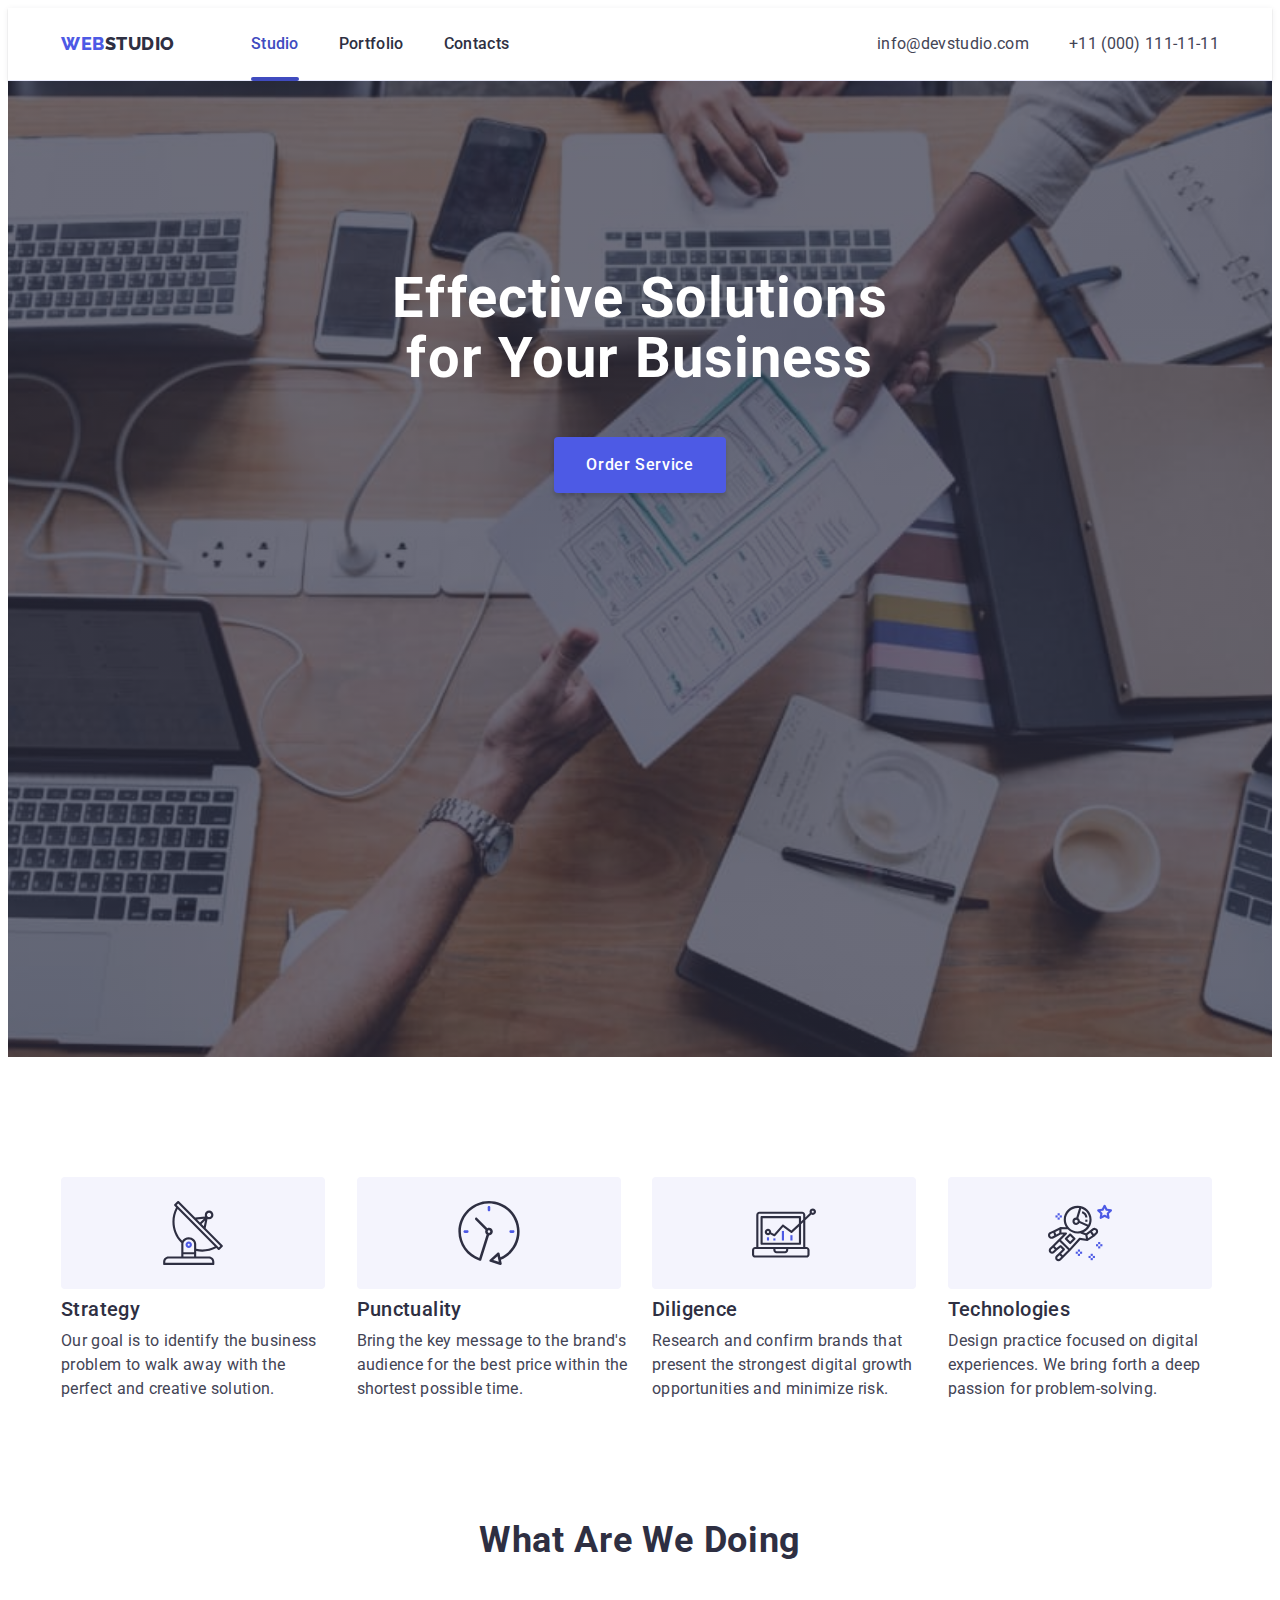
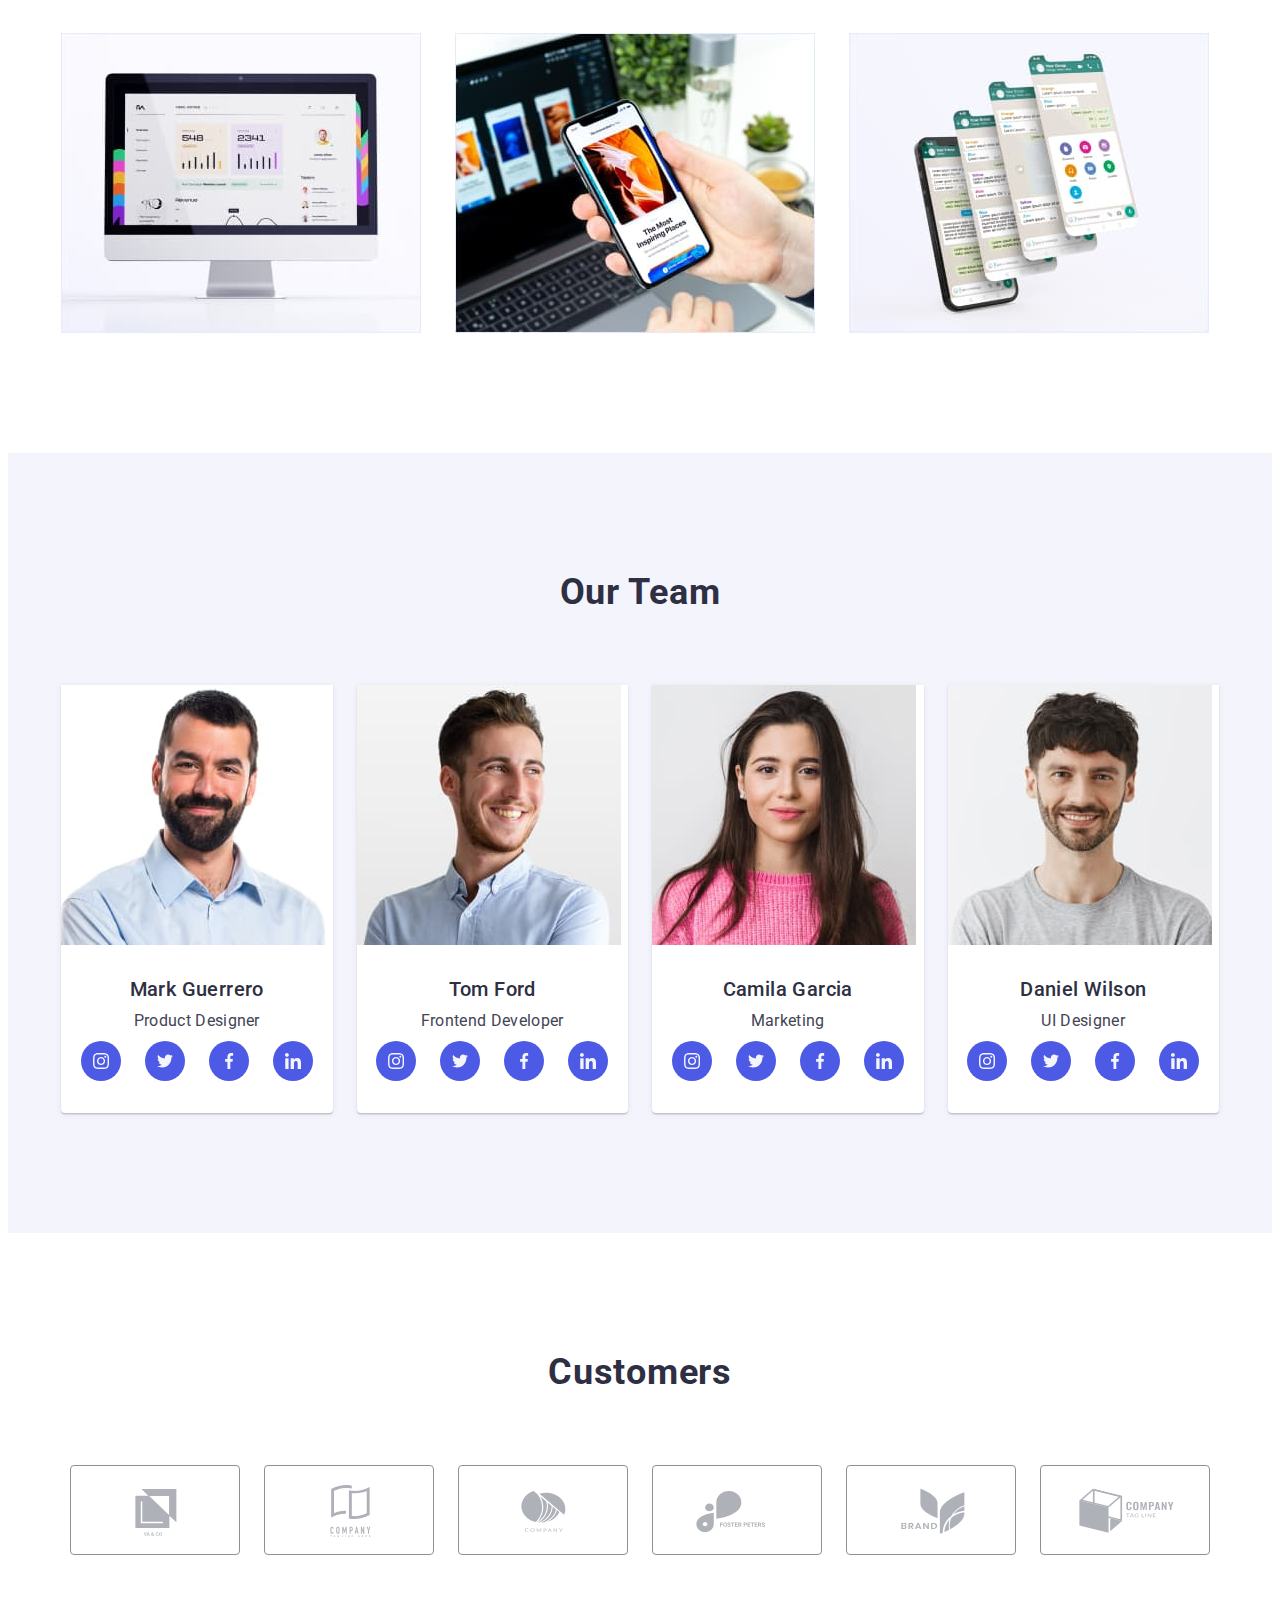
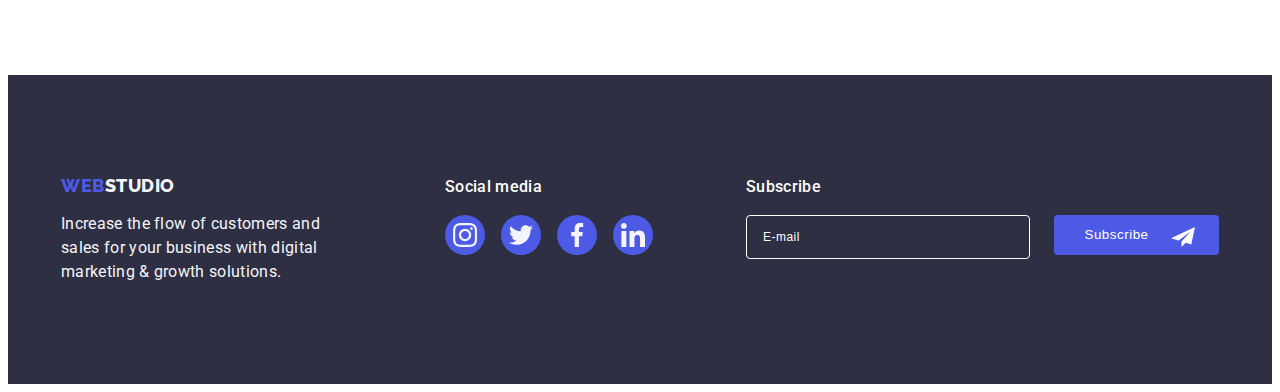
==== index.html @ a7e8c6ee "Initial commit" ====
<!DOCTYPE html>
<html lang="en">
  <head>
    <meta charset="UTF-8" />
    <meta http-equiv="X-UA-Compatible" content="IE=edge" />
    <meta name="viewport" content="width=device-width, initial-scale=1.0" />
    <title>Web Studio</title>
    <link rel="preconnect" href="https://fonts.googleapis.com" />
    <link rel="preconnect" href="https://fonts.gstatic.com" crossorigin />
    <link
      href="https://fonts.googleapis.com/css2?family=Raleway:wght@800&family=Roboto:wght@400;500;700;900&display=swap"
      rel="stylesheet"
    />
    <link
      rel="stylesheet"
      href="https://cdnjs.cloudflare.com/ajax/libs/modern-normalize/1.1.0/modern-normalize.min.css"
      integrity="sha512-wpPYUAdjBVSE4KJnH1VR1HeZfpl1ub8YT/NKx4PuQ5NmX2tKuGu6U/JRp5y+Y8XG2tV+wKQpNHVUX03MfMFn9Q=="
      crossorigin="anonymous"
      referrerpolicy="no-referrer"
    />
    <link rel="stylesheet" href="./css/styles.css" />
  </head>
  <body>
    <!-- Шапка сайту -->

    <header class="header">
      <div class="container header-container">
        <nav class="header-navigation">
          <a href="./index.html" class="header-logo logo link"
            >Web<span class="logo-design">Studio</span></a
          >
          <ul class="header-list list">
            <li class="header-item">
              <a class="header-link header-link-active link" href="./index.html"
                >Studio</a
              >
            </li>
            <li class="header-item">
              <a class="header-link link" href="./portfolio.html">Portfolio</a>
            </li>
            <li class="header-item">
              <a class="header-link link" href="">Contacts</a>
            </li>
          </ul>
        </nav>
        <address class="header-address">
          <ul class="list">
            <li>
              <a
                class="header-address-link link"
                href="mailto:info@devstudio.com"
                >info@devstudio.com</a
              >
            </li>
            <li>
              <a class="header-address-link link" href="tel:+110001111111"
                >+11 (000) 111-11-11</a
              >
            </li>
          </ul>
        </address>
      </div>
    </header>
    <!-- Унікальний контент -->
    <main>
      <!-- Герой -->

      <section class="hero">
        <div class="container">
          <h1 class="hero-title">Effective Solutions for Your Business</h1>
          <button type="button" class="hero-btn btn" data-modal-open>
            Order Service
          </button>
        </div>
      </section>

      <!-- Переваги -->

      <section class="advantages section">
        <div class="container">
          <h2 class="title" hidden>our info</h2>
          <ul class="advantages-list list">
            <li class="advantages-item">
              <div class="advantages-icon">
                <svg class="team-soc-icon" width="64" height="64">
                  <use href="./images/icons.svg#icon-antenna"></use>
                </svg>
              </div>
              <h3 class="title-text">Strategy</h3>
              <p class="advantages-text text">
                Our goal is to identify the business problem to walk away with
                the perfect and creative solution.
              </p>
            </li>
            <li class="advantages-item">
              <div class="advantages-icon">
                <svg class="team-soc-icon" width="64" height="64">
                  <use href="./images/icons.svg#icon-clock"></use>
                </svg>
              </div>
              <h3 class="title-text">Punctuality</h3>
              <p class="advantages-text text">
                Bring the key message to the brand's audience for the best price
                within the shortest possible time.
              </p>
            </li>
            <li class="advantages-item">
              <div class="advantages-icon">
                <svg class="team-soc-icon" width="64" height="64">
                  <use href="./images/icons.svg#icon-diagram"></use>
                </svg>
              </div>
              <h3 class="title-text">Diligence</h3>
              <p class="advantages-text text">
                Research and confirm brands that present the strongest digital
                growth opportunities and minimize risk.
              </p>
            </li>
            <li class="advantages-item">
              <div class="advantages-icon">
                <svg class="team-soc-icon" width="64" height="64">
                  <use href="./images/icons.svg#icon-astronaut"></use>
                </svg>
              </div>
              <h3 class="title-text">Technologies</h3>
              <p class="advantages-text text">
                Design practice focused on digital experiences. We bring forth a
                deep passion for problem-solving.
              </p>
            </li>
          </ul>
        </div>
      </section>

      <!-- Чим ми займаємось -->

      <section class="about">
        <div class="container">
          <h2 class="about-title title">What are we doing</h2>
          <ul class="about-list list">
            <li class="about-item">
              <img
                src="./images/monitor.jpg"
                alt="Monitor photo"
                width="360"
                height="300"
              />
            </li>
            <li class="about-item">
              <img
                src="./images/phone.jpg"
                alt="Phone photo"
                width="360"
                height="300"
              />
            </li>
            <li class="about-item">
              <img
                src="./images/phone-slide.jpg"
                alt="Phone-slide photo"
                width="360"
                height="300"
              />
            </li>
          </ul>
        </div>
      </section>

      <!-- Наша команда -->

      <section class="team section">
        <div class="container">
          <h2 class="team-title title">Our Team</h2>
          <ul class="team-list list">
            <li class="team-item">
              <img
                src="./images/product-designer.jpg"
                alt="team member photo"
                width="264"
                height="260"
              />
              <div class="team-text-container">
                <h3 class="team-title-photo">Mark Guerrero</h3>
                <p class="team-text text">Product Designer</p>
                <ul class="team-soc-list list">
                  <li class="team-soc-item">
                    <a class="team-soc-link link" href="">
                      <svg class="team-soc-icon" width="16" height="16">
                        <use href="./images/icons.svg#icon-instagram"></use>
                      </svg>
                    </a>
                  </li>
                  <li class="team-soc-item">
                    <a class="team-soc-link link" href="">
                      <svg class="team-soc-icon" width="16" height="16">
                        <use href="./images/icons.svg#icon-twitter"></use>
                      </svg>
                    </a>
                  </li>
                  <li class="team-soc-item">
                    <a class="team-soc-link link" href="">
                      <svg class="team-soc-icon" width="16" height="16">
                        <use href="./images/icons.svg#icon-facebook"></use>
                      </svg>
                    </a>
                  </li>
                  <li class="team-soc-item">
                    <a class="team-soc-link link" href="">
                      <svg class="team-soc-icon" width="16" height="16">
                        <use href="./images/icons.svg#icon-linkedin"></use>
                      </svg>
                    </a>
                  </li>
                </ul>
              </div>
            </li>
            <li class="team-item">
              <img
                src="./images/frontend-developer.jpg"
                alt="team member photo"
                width="264"
                height="260"
              />
              <div class="team-text-container">
                <h3 class="team-title-photo">Tom Ford</h3>
                <p class="team-text text">Frontend Developer</p>
                <ul class="team-soc-list list">
                  <li class="team-soc-item">
                    <a class="team-soc-link link" href="">
                      <svg class="team-soc-icon" width="16" height="16">
                        <use href="./images/icons.svg#icon-instagram"></use>
                      </svg>
                    </a>
                  </li>
                  <li class="team-soc-item">
                    <a class="team-soc-link link" href="">
                      <svg class="team-soc-icon" width="16" height="16">
                        <use href="./images/icons.svg#icon-twitter"></use>
                      </svg>
                    </a>
                  </li>
                  <li class="team-soc-item">
                    <a class="team-soc-link link" href="">
                      <svg class="team-soc-icon" width="16" height="16">
                        <use href="./images/icons.svg#icon-facebook"></use>
                      </svg>
                    </a>
                  </li>
                  <li class="team-soc-item">
                    <a class="team-soc-link link" href="">
                      <svg class="team-soc-icon" width="16" height="16">
                        <use href="./images/icons.svg#icon-linkedin"></use>
                      </svg>
                    </a>
                  </li>
                </ul>
              </div>
            </li>
            <li class="team-item">
              <img
                src="./images/marketing.jpg"
                alt="team member photo"
                width="264"
                height="260"
              />
              <div class="team-text-container">
                <h3 class="team-title-photo">Camila Garcia</h3>
                <p class="team-text text">Marketing</p>
                <ul class="team-soc-list list">
                  <li class="team-soc-item">
                    <a class="team-soc-link link" href="">
                      <svg class="team-soc-icon" width="16" height="16">
                        <use href="./images/icons.svg#icon-instagram"></use>
                      </svg>
                    </a>
                  </li>
                  <li class="team-soc-item">
                    <a class="team-soc-link link" href="">
                      <svg class="team-soc-icon" width="16" height="16">
                        <use href="./images/icons.svg#icon-twitter"></use>
                      </svg>
                    </a>
                  </li>
                  <li class="team-soc-item">
                    <a class="team-soc-link link" href="">
                      <svg class="team-soc-icon" width="16" height="16">
                        <use href="./images/icons.svg#icon-facebook"></use>
                      </svg>
                    </a>
                  </li>
                  <li class="team-soc-item">
                    <a class="team-soc-link link" href="">
                      <svg class="team-soc-icon" width="16" height="16">
                        <use href="./images/icons.svg#icon-linkedin"></use>
                      </svg>
                    </a>
                  </li>
                </ul>
              </div>
            </li>
            <li class="team-item">
              <img
                src="./images/ui-designer.jpg"
                alt="team member photo"
                width="264"
                height="260"
              />
              <div class="team-text-container">
                <h3 class="team-title-photo">Daniel Wilson</h3>
                <p class="team-text text">UI Designer</p>
                <ul class="team-soc-list list">
                  <li class="team-soc-item">
                    <a class="team-soc-link link" href="">
                      <svg class="team-soc-icon" width="16" height="16">
                        <use href="./images/icons.svg#icon-instagram"></use>
                      </svg>
                    </a>
                  </li>
                  <li class="team-soc-item">
                    <a class="team-soc-link link" href="">
                      <svg class="team-soc-icon" width="16" height="16">
                        <use href="./images/icons.svg#icon-twitter"></use>
                      </svg>
                    </a>
                  </li>
                  <li class="team-soc-item">
                    <a class="team-soc-link link" href="">
                      <svg class="team-soc-icon" width="16" height="16">
                        <use href="./images/icons.svg#icon-facebook"></use>
                      </svg>
                    </a>
                  </li>
                  <li class="team-soc-item">
                    <a class="team-soc-link link" href="">
                      <svg class="team-soc-icon" width="16" height="16">
                        <use href="./images/icons.svg#icon-linkedin"></use>
                      </svg>
                    </a>
                  </li>
                </ul>
              </div>
            </li>
          </ul>
        </div>
      </section>

      <!-- Клієнти -->

      <section class="customers section">
        <div class="container">
          <h2 class="castomers-title title">Customers</h2>
          <ul class="castomers-list list">
            <li class="castomers-item">
              <a class="castomers-link link" href="">
                <svg class="castomers-icon" width="104" height="56">
                  <use href="./images/icons.svg#icon-Logo"></use>
                </svg>
              </a>
            </li>
            <li class="castomers-item">
              <a class="castomers-link link" href="">
                <svg class="castomers-icon" width="104" height="56">
                  <use href="./images/icons.svg#icon-Logo1"></use>
                </svg>
              </a>
            </li>
            <li class="castomers-item">
              <a class="castomers-link link" href="">
                <svg class="castomers-icon" width="104" height="56">
                  <use href="./images/icons.svg#icon-Logo2"></use>
                </svg>
              </a>
            </li>
            <li class="castomers-item">
              <a class="castomers-link link" href="">
                <svg class="castomers-icon" width="104" height="56">
                  <use href="./images/icons.svg#icon-Logo3"></use>
                </svg>
              </a>
            </li>
            <li class="castomers-item">
              <a class="castomers-link link" href="">
                <svg class="castomers-icon" width="104" height="56">
                  <use href="./images/icons.svg#icon-Logo4"></use>
                </svg>
              </a>
            </li>
            <li class="castomers-item">
              <a class="castomers-link link" href="">
                <svg class="castomers-icon" width="104" height="56">
                  <use href="./images/icons.svg#icon-Logo5"></use>
                </svg>
              </a>
            </li>
          </ul>
        </div>
      </section>
    </main>
    <!-- Футер -->
    <footer class="footer">
      <div class="container footer-container">
        <div class="footer-wrap-logo">
          <a class="footer-logo logo link" href="./index.html"
            >Web<span class="footer-logo-design">Studio</span>
          </a>
          <p class="footer-text text">
            Increase the flow of customers and sales for your business with
            digital marketing & growth solutions.
          </p>
        </div>
        <div class="footer-wrap-soc">
          <p class="footer-soc-text text">Social media</p>
          <ul class="footer-soc-list list">
            <li class="footer-soc-item">
              <a class="footer-soc-link link" href="">
                <svg class="footer-soc-icon" width="24" height="24">
                  <use href="./images/icons.svg#icon-instagram"></use>
                </svg>
              </a>
            </li>
            <li class="footer-soc-item">
              <a class="footer-soc-link link" href="">
                <svg class="footer-soc-icon" width="24" height="24">
                  <use href="./images/icons.svg#icon-twitter"></use>
                </svg>
              </a>
            </li>
            <li class="footer-soc-item">
              <a class="footer-soc-link link" href="">
                <svg class="footer-soc-icon" width="24" height="24">
                  <use href="./images/icons.svg#icon-facebook"></use>
                </svg>
              </a>
            </li>
            <li class="footer-soc-item">
              <a class="footer-soc-link link" href="">
                <svg class="footer-soc-icon" width="24" height="24">
                  <use href="./images/icons.svg#icon-linkedin"></use>
                </svg>
              </a>
            </li>
          </ul>
        </div>
        <div class="footer-wrap-form">
          <p class="footer-form-title text">Subscribe</p>
          <form class="footer-form">
            <div class="footer-input-wrap">
              <label for="mail"></label>
              <input
                type="email"
                class="footer-form-input"
                name="user-email"
                id="mail"
                placeholder="E-mail"
                required
              />
            </div>
            <div class="footer-btn-wrap">
              <button type="submit" class="footer-form-btn">Subscribe</button>
              <svg class="footer-btn-icon" width="24" height="24">
                <use href="./images/icons.svg#icon-frame"></use>
              </svg>
            </div>
          </form>
        </div>
      </div>
    </footer>
    <!-- Модальне вікно -->
    <div class="backdrop is-hidden" data-modal>
      <div class="modal">
        <button type="button" class="button-modal-btn" data-modal-close>
          <svg class="modal-btn" width="8" height="8">
            <use href="./images/icons.svg#icon-close-black"></use>
          </svg>
        </button>

        <!-- Форма -->

        <p class="modal-title">Leave your contacts and we will call you back</p>
        <form class="modal-form">
          <div class="modal-field">
            <label for="user-name" class="input-text">Name</label>
            <div class="input-wrap">
              <input
                type="text"
                class="modal-input"
                name="user-name"
                id="user-name"
                required
              />
              <svg class="modal-icon" width="18" height="18">
                <use href="./images/icons.svg#icon-person"></use>
              </svg>
            </div>
          </div>
          <div class="modal-field">
            <label for="user-phone" class="input-text">Phone</label>
            <div class="input-wrap">
              <input
                type="tel"
                class="modal-input"
                name="user-phone"
                id="user-phone"
                required
              />
              <svg class="modal-icon" width="18" height="24">
                <use href="./images/icons.svg#icon-phone"></use>
              </svg>
            </div>
          </div>
          <div class="modal-field">
            <label for="user-email" class="input-text">Email</label>
            <div class="input-wrap">
              <input
                type="email"
                class="modal-input"
                name="user-email"
                id="user-email"
                required
              />
              <svg class="modal-icon" width="18" height="24">
                <use href="./images/icons.svg#icon-email"></use>
              </svg>
            </div>
          </div>
          <div class="modal-comment-wrap">
            <label for="user-comment" class="input-text">Comment</label>
            <textarea
              name="user-comment"
              id="user-comment"
              class="modal-textarea"
              placeholder="Text input"
            ></textarea>
          </div>
          <div class="modal-checkbox">
            <input
              type="checkbox"
              name="privacy"
              id="privacy"
              class="input-check visually-hidden"
              value="true"
              required
            />
            <label for="privacy" class="check-text">
              <span>
                <svg class="privacy-icon" width="10" height="8">
                  <use href="./images/icons.svg#icon-vector"></use>
                </svg>
              </span>
              I accept the terms and conditions of the &nbsp;<a
                class="privacy-text"
                href=""
                >Privacy Policy</a
              >
            </label>
          </div>
          <button type="submit" class="modal-buttom">Send</button>
        </form>
      </div>
    </div>
    <script src="./js/modal.js"></script>
  </body>
</html>
---- css/styles.css ----
:root {
  --main-tittle-color: #2e2f42;
  --color-white: #ffffff;
  --primary-color: #4d5ae5;
  --text-color: #434455;
  --color-hover: #404bbf;
  --color-cloud: #f4f4fd;
  --bg-gradient: linear-gradient(rgba(46, 47, 66, 0.7), rgba(46, 47, 66, 0.7));
}

p,
h1,
h2,
h3,
h4,
h5,
h6 {
  margin: 0;
}

ul {
  margin: 0;
  padding-left: 0;
}

img {
  display: block;
}

body {
  font-family: 'Roboto', sans-serif;
  background-color: var(--color-white);
  color: var(--text-color);
}

.list {
  list-style: none;
}

.link {
  text-decoration: none;
}

.visually-hidden {
  position: absolute;
  width: 1px;
  height: 1px;
  margin: -1px;
  border: 0;
  padding: 0;
  white-space: nowrap;
  clip-path: inset(100%);
  clip: rect(0 0 0 0);
  overflow: hidden;
}

.container {
  width: 1158px;
  padding-left: 15px;
  padding-right: 15px;
  margin: 0 auto;
  /* outline: 2px solid red; */
}

.logo {
  font-family: 'Raleway', sans-serif;
  font-style: normal;
  font-weight: 800;
  font-size: 18px;
  line-height: 1.17;
  display: flex;
  align-items: center;
  letter-spacing: 0.03em;
  text-transform: uppercase;
  color: var(--primary-color);
  transition: color 250ms cubic-bezier(0.4, 0, 0.2, 1);
}

.logo:hover,
.logo:focus {
  color: var(--color-hover);
}

.btn {
  font-family: 'Roboto', sans-serif;
  font-weight: 500;
  font-size: 16px;
  line-height: 1.5;
  align-items: center;
  letter-spacing: 0.04em;
  cursor: pointer;
}

.title {
  font-size: 36px;
  line-height: 1.11;
  text-align: center;
  letter-spacing: 0.02em;
  text-transform: capitalize;
  color: var(--main-tittle-color);
}

.text {
  font-size: 16px;
  line-height: 1.5;
  letter-spacing: 0.02em;
}

.title-text {
  font-weight: 500;
  font-size: 20px;
  line-height: 1.2;
  letter-spacing: 0.02em;
  color: var(--main-tittle-color);
}

.section {
  padding-top: 120px;
  padding-bottom: 120px;
}

/* ---------------Шапка сайту--------------- */

.header {
  padding-top: 24px;
  padding-bottom: 24px;
  border-bottom: 1px solid #e7e9fc;
  box-shadow: 0px 2px 1px rgba(46, 47, 66, 0.08),
    0px 1px 1px rgba(46, 47, 66, 0.16), 0px 1px 6px rgba(46, 47, 66, 0.08);
}

.header-container {
  display: flex;
}

.header-navigation {
  display: flex;
  align-items: center;
  margin-right: auto;
}

.header-logo {
  margin-right: 76px;
}

.logo-design {
  color: var(--main-tittle-color);
}

.header-list {
  display: flex;
  gap: 40px;
  font-weight: 500;
  font-size: 16px;
  line-height: 1.5;
  letter-spacing: 0.02em;
  color: var(--color-cloud);
}

.header-item {
  position: relative;
  /* outline: 2px solid red; */
}

.header-link {
  color: var(--main-tittle-color);
  transition: color 250ms cubic-bezier(0.4, 0, 0.2, 1);
}

.header-link:hover,
.header-link:focus {
  color: var(--color-hover);
}

.header-link-active {
  color: var(--color-hover);
}

.header-link-active::after {
  content: '';
  position: absolute;
  left: 0;
  bottom: -25px;
  width: 100%;
  height: 4px;
  border-radius: 2px;
  background-color: var(--color-hover);
}

.header-address {
  font-style: normal;
  font-weight: 400;
  font-size: 16px;
  line-height: 1.5;
  letter-spacing: 0.02em;
}

.header-address .list {
  display: flex;
  gap: 40px;
}

.header-address-link {
  color: var(--text-color);
  transition: color 250ms cubic-bezier(0.4, 0, 0.2, 1);
}

.header-address-link:hover,
.header-address-link:focus {
  color: var(--color-hover);
}

/* ---------------Герой--------------- */

.hero {
  background-color: var(--main-tittle-color);
  padding-top: 188px;
  padding-bottom: 188px;
  max-width: 1440px;
  height: 600px;
  margin: 0 auto;
  background-image: var(--bg-gradient), url(../images/people-office.jpg);
  background-repeat: no-repeat;
  background-position: center;
  background-size: cover;
  /* outline: 2px solid red; */
}

.hero-title {
  font-weight: 700;
  font-size: 56px;
  line-height: 1.07;
  text-align: center;
  letter-spacing: 0.02em;
  color: var(--color-white);
  margin-bottom: 48px;
  max-width: 496px;
  margin-left: auto;
  margin-right: auto;
}

.hero-btn {
  min-width: 169px;
  height: 56px;
  padding: 16px 32px;
  display: block;
  margin: 0 auto;
  box-shadow: 0px 4px 4px rgba(0, 0, 0, 0.15);
  border-radius: 4px;
  border: transparent;
  color: var(--color-white);
  background-color: var(--primary-color);
  transition: background-color 250ms cubic-bezier(0.4, 0, 0.2, 1);
}

.hero-btn:hover,
.hero-btn:focus {
  background-color: var(--color-hover);
}

/* ---------------Переваги--------------- */

.advantages {
}
.advantages-title {
}
.advantages-list {
  display: flex;
  gap: 24px;
}
.advantages-item {
  width: calc((100% - 72px) / 4);
  /* outline: 2px solid red; */
}

.advantages-item .title-text {
  margin-bottom: 8px;
}
.advantages-title-text {
}
.advantages-text {
  color: var(--text-color);
}

.advantages-icon {
  width: 264px;
  height: 112px;
  border-radius: 4px;
  background-color: var(--color-cloud);
  display: flex;
  align-items: center;
  justify-content: center;
  margin-bottom: 8px;
}

/* ------------Чим ми займаємось------------ */

.about {
  padding-bottom: 120px;
}
.about-title {
  margin-bottom: 72px;
}
.about-list {
  display: flex;
  gap: 24px;
}

.about-item {
  width: calc((100% - 48px) / 3);
}

/* ------------Наша команда------------ */

.team {
  background-color: var(--color-cloud);
}
.team-title {
  margin-bottom: 72px;
}
.team-list {
  display: flex;
  gap: 24px;
}

.team-item {
  width: calc((100% - 72px) / 4);
  background-color: var(--color-white);
  box-shadow: 0px 1px 6px rgba(46, 47, 66, 0.08),
    0px 1px 1px rgba(46, 47, 66, 0.16), 0px 2px 1px rgba(46, 47, 66, 0.08);
  border-radius: 0px 0px 4px 4px;
}
.team-title-photo {
  font-weight: 500;
  font-size: 20px;
  line-height: 1.2;
  text-align: center;
  letter-spacing: 0.02em;
  color: #2e2f42;
  margin-bottom: 8px;
}

.team-text {
  text-align: center;
  color: var(--text-color);
  margin-bottom: 8px;
}

.team-text-container {
  padding: 32px 16px;
}

.team-soc-list {
  display: flex;
  justify-content: center;
  gap: 24px;
}

.team-soc-item {
  width: 40px;
  height: 40px;
}

.team-soc-link {
  width: 100%;
  height: 100%;
  border-radius: 50%;
  background-color: var(--primary-color);
  cursor: pointer;
  display: flex;
  align-items: center;
  justify-content: center;
  transition: background-color 250ms cubic-bezier(0.4, 0, 0.2, 1);
}

.team-soc-link:hover,
.team-soc-link:focus {
  background-color: #404bbf;
}

.team-soc-icon {
  fill: var(--color-cloud);
}

/* -----------Клієнти-------------  */

.castomers-title {
  margin-bottom: 72px;
}

.castomers-list {
  display: flex;
  justify-content: center;
  gap: 24px;
}

.castomers-item {
  width: 168px;
  height: 88px;
  border: 1px solid #8e8f99;
  border-radius: 4px;
}
.castomers-link {
  width: 100%;
  height: 100%;
  cursor: pointer;
  display: flex;
  align-items: center;
  justify-content: center;
  color: #afb1b8;
  transition: color 250ms cubic-bezier(0.4, 0, 0.2, 1),
    border 250ms cubic-bezier(0.4, 0, 0.2, 1);
}

.castomers-icon {
  fill: currentColor;
}
.castomers-link:hover,
.castomers-link:focus {
  border: 1px solid var(--color-hover);
  color: var(--color-hover);
}

/* ------------Футер------------ */

.footer {
  background-color: var(--main-tittle-color);
  padding-top: 100px;
  padding-bottom: 100px;
}

.footer-logo-design {
  color: var(--color-cloud);
}

.footer-text {
  max-width: 264px;
  color: var(--color-cloud);
  max-width: 264px;
}

.footer-logo {
  margin-bottom: 16px;
}

.footer-wrap-soc {
  margin-right: auto;
}

.footer-soc-text {
  font-weight: 500;
  color: var(--color-white);
  margin-bottom: 16px;
}

.footer-container {
  display: flex;
  /* outline: 2px solid red; */
}

.footer-wrap-logo {
  margin-right: 120px;
}

.footer-soc-list {
  display: flex;
  gap: 16px;
}

.footer-soc-item {
  width: 40px;
  height: 40px;
}

.footer-soc-link {
  width: 100%;
  height: 100%;
  border-radius: 50%;
  background-color: var(--primary-color);
  cursor: pointer;
  display: flex;
  align-items: center;
  justify-content: center;
  transition: background-color 250ms cubic-bezier(0.4, 0, 0.2, 1);
}

.footer-soc-link:hover,
.footer-soc-link:focus {
  background-color: #31d0aa;
}

.footer-soc-icon {
  fill: var(--color-cloud);
}

.footer-form-title {
  font-weight: 500;
  color: var(--color-white);
  margin-bottom: 16px;
}

.footer-form {
  display: flex;
  gap: 24px;
}

.footer-form-input {
  width: 264px;
  height: 40px;
  padding-left: 16px;
  border-radius: 4px;
  border: 1px solid var(--color-white);
  background-color: var(--main-tittle-color);
  color: var(--color-cloud);
  outline: transparent;
}

.footer-form-input::placeholder {
  font-size: 12px;
  line-height: 2;
  letter-spacing: 0.04em;
  color: var(--color-white);
}

.footer-form-input:focus {
  border-color: var(--primary-color);
}

.footer-form-btn {
  margin: 0 auto;
  min-width: 165px;
  height: 40px;
  padding-left: 24px;
  padding-right: 64px;
  text-align: center;
  font-weight: 500;
  letter-spacing: 0.04em;
  color: var(--color-white);
  background-color: var(--primary-color);
  cursor: pointer;
  border-radius: 4px;
  border: transparent;

  transition: background-color 250ms cubic-bezier(0.4, 0, 0.2, 1);
}

.footer-form-btn:hover,
.footer-form-btn:focus {
  background-color: var(--color-hover);
}

.footer-btn-wrap {
  position: relative;
}

.footer-btn-icon {
  position: absolute;
  right: 24px;
  top: 50%;
  transform: translateY(-50%);
  fill: var(--color-white);
}

/* ------------ПОРТФОЛІО------------ */

/* ---------------Шапка сайту--------------- */

.header-portfolio {
}

/* -- Секція фільтрів по проектам -- */

.portfolio {
  padding-top: 96px;
  padding-bottom: 120px;
}

.filter-btn {
  min-width: 69px;
  height: 48px;
  padding: 12px 24px;
  color: #4d5ae5;
  background: var(--color-cloud);
  border: 1px solid #e7e9fc;
  border-radius: 4px;
  transition: color 250ms cubic-bezier(0.4, 0, 0.2, 1),
    background-color 250ms cubic-bezier(0.4, 0, 0.2, 1),
    border 250ms cubic-bezier(0.4, 0, 0.2, 1),
    box-shadow 250ms cubic-bezier(0.4, 0, 0.2, 1);
}

.filter-list {
  display: flex;
  justify-content: center;
  margin-bottom: 72px;
  gap: 24px;
}

.filter-btn:hover,
.filter-btn:focus {
  color: var(--color-white);
  background-color: var(--color-hover);
  box-shadow: 0px 3px 1px rgba(0, 0, 0, 0.1), 0px 2px 1px rgba(0, 0, 0, 0.08),
    0px 2px 2px rgba(0, 0, 0, 0.12);
  border: 1px solid var(--color-hover);
}
/* -- Секція проектів -- */

.gallery-list {
  display: flex;
  flex-wrap: wrap;
  gap: 48px 24px;
}

.gallery-item {
  transition: box-shadow 250ms cubic-bezier(0.4, 0, 0.2, 1);
}

.gallery-item:hover {
  box-shadow: 0px 1px 6px rgba(46, 47, 66, 0.08),
    0px 1px 1px rgba(46, 47, 66, 0.16), 0px 2px 1px rgba(46, 47, 66, 0.08);
}

.gallery-list li {
  width: calc((100% - 48px) / 3);
}

.galery-title {
  margin-bottom: 8px;
}

.galery-text {
  color: var(--text-color);
}

.text-photo {
  border-left: 1px solid #e7e9fc;
  border-right: 1px solid #e7e9fc;
  border-bottom: 1px solid #e7e9fc;
  padding: 32px 16px;
}

.gallery-cover-wrap {
  position: relative;
  overflow: hidden;
}

.gallery-top-text {
  position: absolute;
  top: 0;
  font-size: 16px;
  line-height: 1.5;
  color: var(--color-cloud);
  background-color: var(--primary-color);
  padding: 40px 32px;
  height: 100%;
  transform: translateY(100%);
  transition: transform 250ms cubic-bezier(0.4, 0, 0.2, 1);
  overflow: auto;
}

.gallery-link:hover .gallery-top-text {
  transform: translateY(0);
}

/* --------- МОДАЛЬНЕ ВІКНО ---------- */

.backdrop {
  position: fixed;
  top: 0;
  background-color: rgba(46, 47, 66, 0.4);
  width: 100%;
  height: 100%;
  transition: opacity 250ms cubic-bezier(0.4, 0, 0.2, 1),
    visibility 250ms cubic-bezier(0.4, 0, 0.2, 1);
}

.modal {
  width: 408px;
  min-height: 576px;
  background-color: #fcfcfc;
  box-shadow: 0px 1px 1px rgba(0, 0, 0, 0.14), 0px 1px 3px rgba(0, 0, 0, 0.12),
    0px 2px 1px rgba(0, 0, 0, 0.2);
  border-radius: 4px;
  position: absolute;
  top: 50%;
  left: 50%;
  transform: translate(-50%, -50%) scaleY(1);
  transition: transform 250ms cubic-bezier(0.4, 0, 0.2, 1);
  padding: 24px;
}
.backdrop.is-hidden .modal {
  transform: translate(-50%, -50%) scaleY(0);
}

.button-modal-btn {
  width: 24px;
  height: 24px;
  border-radius: 50%;
  background-color: #e7e9fc;
  border: 1px solid rgba(0, 0, 0, 0.1);
  display: flex;
  align-items: center;
  justify-content: center;
  margin-left: auto;
  cursor: pointer;
  color: var(--main-tittle-color);
  margin-bottom: 24px;
}

.modal-btn {
  fill: currentColor;
}

.button-modal-btn:hover,
.button-modal-btn:focus {
  color: var(--color-white);
  background-color: var(--color-hover);
}
.is-hidden {
  opacity: 0;
  visibility: hidden;
  pointer-events: none;
}

/* ---------- Форма ----------- */

.modal-title {
  font-weight: 500;
  font-size: 16px;
  line-height: 1.5;
  text-align: center;
  color: #2e2f42;
  margin-bottom: 16px;
}

.modal-form {
}

.input-text {
  display: inline-block;
  font-size: 12px;
  line-height: 1.17;
  letter-spacing: 0.04em;
  color: #8e8f99;
  margin-bottom: 4px;
}

.modal-field {
  margin-bottom: 8px;
}

.input-wrap {
  position: relative;
}

.modal-input {
  width: 100%;
  height: 40px;
  border-radius: 4px;
  border: 1px solid rgba(46, 47, 66, 0.4);
  padding-left: 38px;
  outline: transparent;
}

.modal-input:focus {
  border-color: var(--primary-color);
}

.modal-input:focus + .modal-icon {
  fill: var(--primary-color);
}

.modal-icon {
  position: absolute;
  left: 16px;
  top: 50%;
  transform: translateY(-50%);
  fill: #2e2f42;
}

.modal-comment-wrap {
  margin-bottom: 16px;
}

.user-comment {
  display: block;
}

.modal-textarea {
  width: 100%;
  height: 120px;
  border-radius: 4px;
  border: 1px solid rgba(46, 47, 66, 0.4);
  outline: transparent;
  padding: 8px 16px;
  resize: none;
}

.modal-textarea:focus {
  border-color: var(--primary-color);
}

.modal-textarea::placeholder {
  font-size: 12px;
  line-height: 1.17;
  letter-spacing: 0.04em;
  color: rgba(46, 47, 66, 0.4);
}

.modal-checkbox {
  margin-bottom: 24px;
}

.privacy-text {
  color: var(--primary-color);
}

.check-text {
  font-size: 12px;
  line-height: 1.17;
  letter-spacing: 0.04em;
  display: flex;
  align-items: center;
  color: #8e8f99;
}

.check-text span {
  width: 16px;
  height: 16px;
  border: 1px solid rgba(46, 47, 66, 0.4);
  border-radius: 2px;
  margin-right: 8px;
  display: flex;
  align-items: center;
  justify-content: center;
  fill: transparent;
}

.input-check:checked + .check-text span {
  background-color: var(--color-hover);
  border: none;
  fill: var(--color-cloud);
}

.input-check:focus + .check-text span {
  border-color: var(--primary-color);
}

.modal-buttom {
  display: block;
  margin: 0 auto;
  min-width: 169px;
  height: 56px;
  padding: 16px 32px;
  text-align: center;
  color: var(--color-white);
  background-color: var(--primary-color);
  cursor: pointer;
  box-shadow: 0px 4px 4px rgba(0, 0, 0, 0.15);
  border-radius: 4px;
  border: transparent;
  transition: background-color 250ms cubic-bezier(0.4, 0, 0.2, 1);
}

.modal-buttom:hover,
.modal-buttom:focus {
  background-color: var(--color-hover);
}
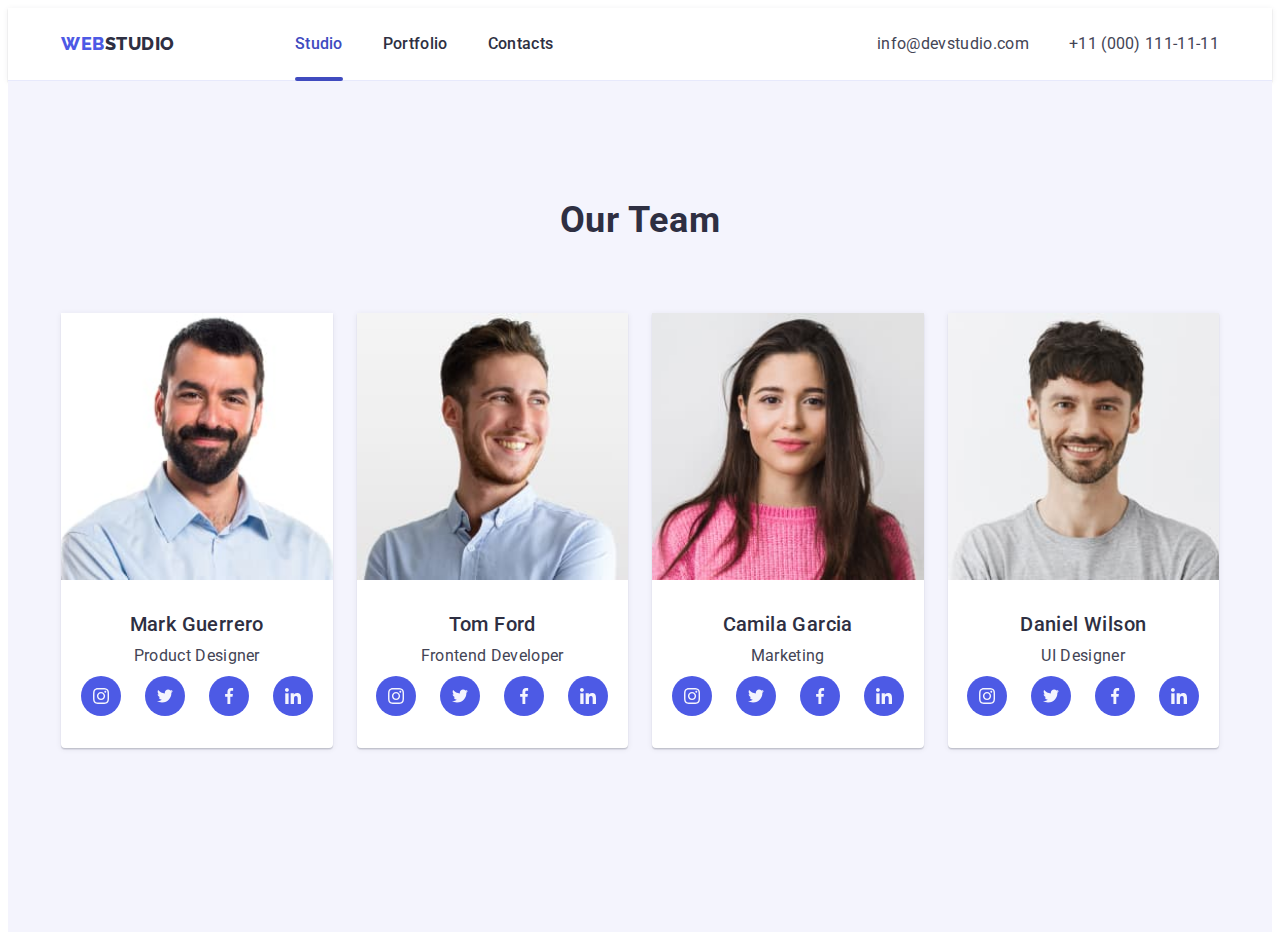
==== commit 4cbcbb5a: "Адаптивна верстка" ====
--- a/index.html
+++ b/index.html
@@ -65,18 +65,18 @@
     <main>
       <!-- Герой -->
 
-      <section class="hero">
+      <!-- <section class="hero">
         <div class="container">
           <h1 class="hero-title">Effective Solutions for Your Business</h1>
           <button type="button" class="hero-btn btn" data-modal-open>
             Order Service
           </button>
         </div>
-      </section>
+      </section> -->
 
       <!-- Переваги -->
 
-      <section class="advantages section">
+      <!-- <section class="advantages section">
         <div class="container">
           <h2 class="title" hidden>our info</h2>
           <ul class="advantages-list list">
@@ -130,11 +130,11 @@
             </li>
           </ul>
         </div>
-      </section>
+      </section> -->
 
       <!-- Чим ми займаємось -->
 
-      <section class="about">
+      <!-- <section class="about">
         <div class="container">
           <h2 class="about-title title">What are we doing</h2>
           <ul class="about-list list">
@@ -164,7 +164,7 @@
             </li>
           </ul>
         </div>
-      </section>
+      </section> -->
 
       <!-- Наша команда -->
 
@@ -346,7 +346,7 @@
 
       <!-- Клієнти -->
 
-      <section class="customers section">
+      <!-- <section class="customers section">
         <div class="container">
           <h2 class="castomers-title title">Customers</h2>
           <ul class="castomers-list list">
@@ -394,10 +394,10 @@
             </li>
           </ul>
         </div>
-      </section>
+      </section> -->
     </main>
     <!-- Футер -->
-    <footer class="footer">
+    <!-- <footer class="footer">
       <div class="container footer-container">
         <div class="footer-wrap-logo">
           <a class="footer-logo logo link" href="./index.html"
@@ -464,7 +464,7 @@
           </form>
         </div>
       </div>
-    </footer>
+    </footer> -->
     <!-- Модальне вікно -->
     <div class="backdrop is-hidden" data-modal>
       <div class="modal">
--- a/css/styles.css
+++ b/css/styles.css
@@ -25,6 +25,9 @@
 
 img {
   display: block;
+  max-width: 100%;
+  height: auto;
+  width: 100%;
 }
 
 body {
@@ -55,11 +58,10 @@
 }
 
 .container {
-  width: 1158px;
+  width: 100%;
   padding-left: 15px;
   padding-right: 15px;
   margin: 0 auto;
-  /* outline: 2px solid red; */
 }
 
 .logo {
@@ -115,55 +117,33 @@
 }
 
 .section {
-  padding-top: 120px;
-  padding-bottom: 120px;
+  padding-top: 96px;
+  padding-bottom: 96px;
 }
 
 /* ---------------Шапка сайту--------------- */
 
 .header {
   padding-top: 24px;
-  padding-bottom: 24px;
+  padding-bottom: 22px;
   border-bottom: 1px solid #e7e9fc;
   box-shadow: 0px 2px 1px rgba(46, 47, 66, 0.08),
     0px 1px 1px rgba(46, 47, 66, 0.16), 0px 1px 6px rgba(46, 47, 66, 0.08);
 }
 
-.header-container {
-  display: flex;
-}
-
-.header-navigation {
-  display: flex;
-  align-items: center;
-  margin-right: auto;
-}
-
-.header-logo {
-  margin-right: 76px;
-}
-
 .logo-design {
   color: var(--main-tittle-color);
 }
 
 .header-list {
-  display: flex;
-  gap: 40px;
-  font-weight: 500;
-  font-size: 16px;
-  line-height: 1.5;
-  letter-spacing: 0.02em;
-  color: var(--color-cloud);
-}
-
-.header-item {
-  position: relative;
-  /* outline: 2px solid red; */
+  display: none;
+}
+
+.header-address {
+  display: none;
 }
 
 .header-link {
-  color: var(--main-tittle-color);
   transition: color 250ms cubic-bezier(0.4, 0, 0.2, 1);
 }
 
@@ -172,36 +152,7 @@
   color: var(--color-hover);
 }
 
-.header-link-active {
-  color: var(--color-hover);
-}
-
-.header-link-active::after {
-  content: '';
-  position: absolute;
-  left: 0;
-  bottom: -25px;
-  width: 100%;
-  height: 4px;
-  border-radius: 2px;
-  background-color: var(--color-hover);
-}
-
-.header-address {
-  font-style: normal;
-  font-weight: 400;
-  font-size: 16px;
-  line-height: 1.5;
-  letter-spacing: 0.02em;
-}
-
-.header-address .list {
-  display: flex;
-  gap: 40px;
-}
-
 .header-address-link {
-  color: var(--text-color);
   transition: color 250ms cubic-bezier(0.4, 0, 0.2, 1);
 }
 
@@ -320,15 +271,17 @@
 }
 .team-list {
   display: flex;
-  gap: 24px;
+  gap: 0 24px;
+  flex-wrap: wrap;
 }
 
 .team-item {
-  width: calc((100% - 72px) / 4);
+  width: 100%;
   background-color: var(--color-white);
   box-shadow: 0px 1px 6px rgba(46, 47, 66, 0.08),
     0px 1px 1px rgba(46, 47, 66, 0.16), 0px 2px 1px rgba(46, 47, 66, 0.08);
   border-radius: 0px 0px 4px 4px;
+  margin-bottom: 72px;
 }
 .team-title-photo {
   font-weight: 500;
@@ -867,3 +820,136 @@
 .modal-buttom:focus {
   background-color: var(--color-hover);
 }
+
+/* МЕДІА-ЗАПИТИ */
+
+@media screen and (min-width: 428px) {
+  .container {
+    width: 428px;
+  }
+
+  .team > .container {
+    width: 294px;
+  }
+}
+
+@media screen and (min-width: 768px) {
+  .container {
+    width: 768px;
+  }
+
+  /* ------Шапка сайту 768------ */
+
+  .header {
+    padding-top: 24px;
+    padding-bottom: 24px;
+  }
+
+  .header-container {
+    display: flex;
+  }
+
+  .header-navigation {
+    display: flex;
+    align-items: center;
+    margin-right: auto;
+  }
+
+  .header-logo {
+    margin-right: 120px;
+  }
+
+  .header-list {
+    display: flex;
+    gap: 40px;
+    font-weight: 500;
+    font-size: 16px;
+    line-height: 1.5;
+    letter-spacing: 0.02em;
+    color: var(--color-cloud);
+  }
+
+  .header-link {
+    color: var(--main-tittle-color);
+  }
+
+  .header-link-active {
+    color: var(--color-hover);
+  }
+
+  .header-item {
+    position: relative;
+  }
+
+  .header-link-active::after {
+    content: '';
+    position: absolute;
+    left: 0;
+    bottom: -25px;
+    width: 100%;
+    height: 4px;
+    border-radius: 2px;
+    background-color: var(--color-hover);
+  }
+
+  .header-address {
+    display: flex;
+    font-style: normal;
+    font-weight: 400;
+    font-size: 16px;
+    line-height: 1.5;
+    letter-spacing: 0.02em;
+  }
+
+  .header-address-link {
+    color: var(--text-color);
+  }
+
+  /* --------Переваги 768--------- */
+
+  /* -----Наша команда 768-------- */
+
+  .team > .container {
+    width: 582px;
+  }
+
+  .team-item {
+    width: calc((100% - 24px) / 2);
+    margin-bottom: 64px;
+  }
+}
+
+@media screen and (min-width: 1158px) {
+  .container {
+    width: 1158px;
+  }
+
+  .section {
+    padding-top: 120px;
+    padding-bottom: 120px;
+  }
+
+  /* --------Шапка сайту  1158-------- */
+
+  .header {
+    padding-top: 24px;
+    padding-bottom: 24px;
+  }
+
+  .header-address .list {
+    display: flex;
+    gap: 40px;
+  }
+
+  /* --------Переваги 1158------------- */
+
+  /* --------Наша команда 1158--------- */
+
+  .team > .container {
+    width: 1158px;
+  }
+
+  .team-item {
+    width: calc((100% - 72px) / 4);
+  }
+}
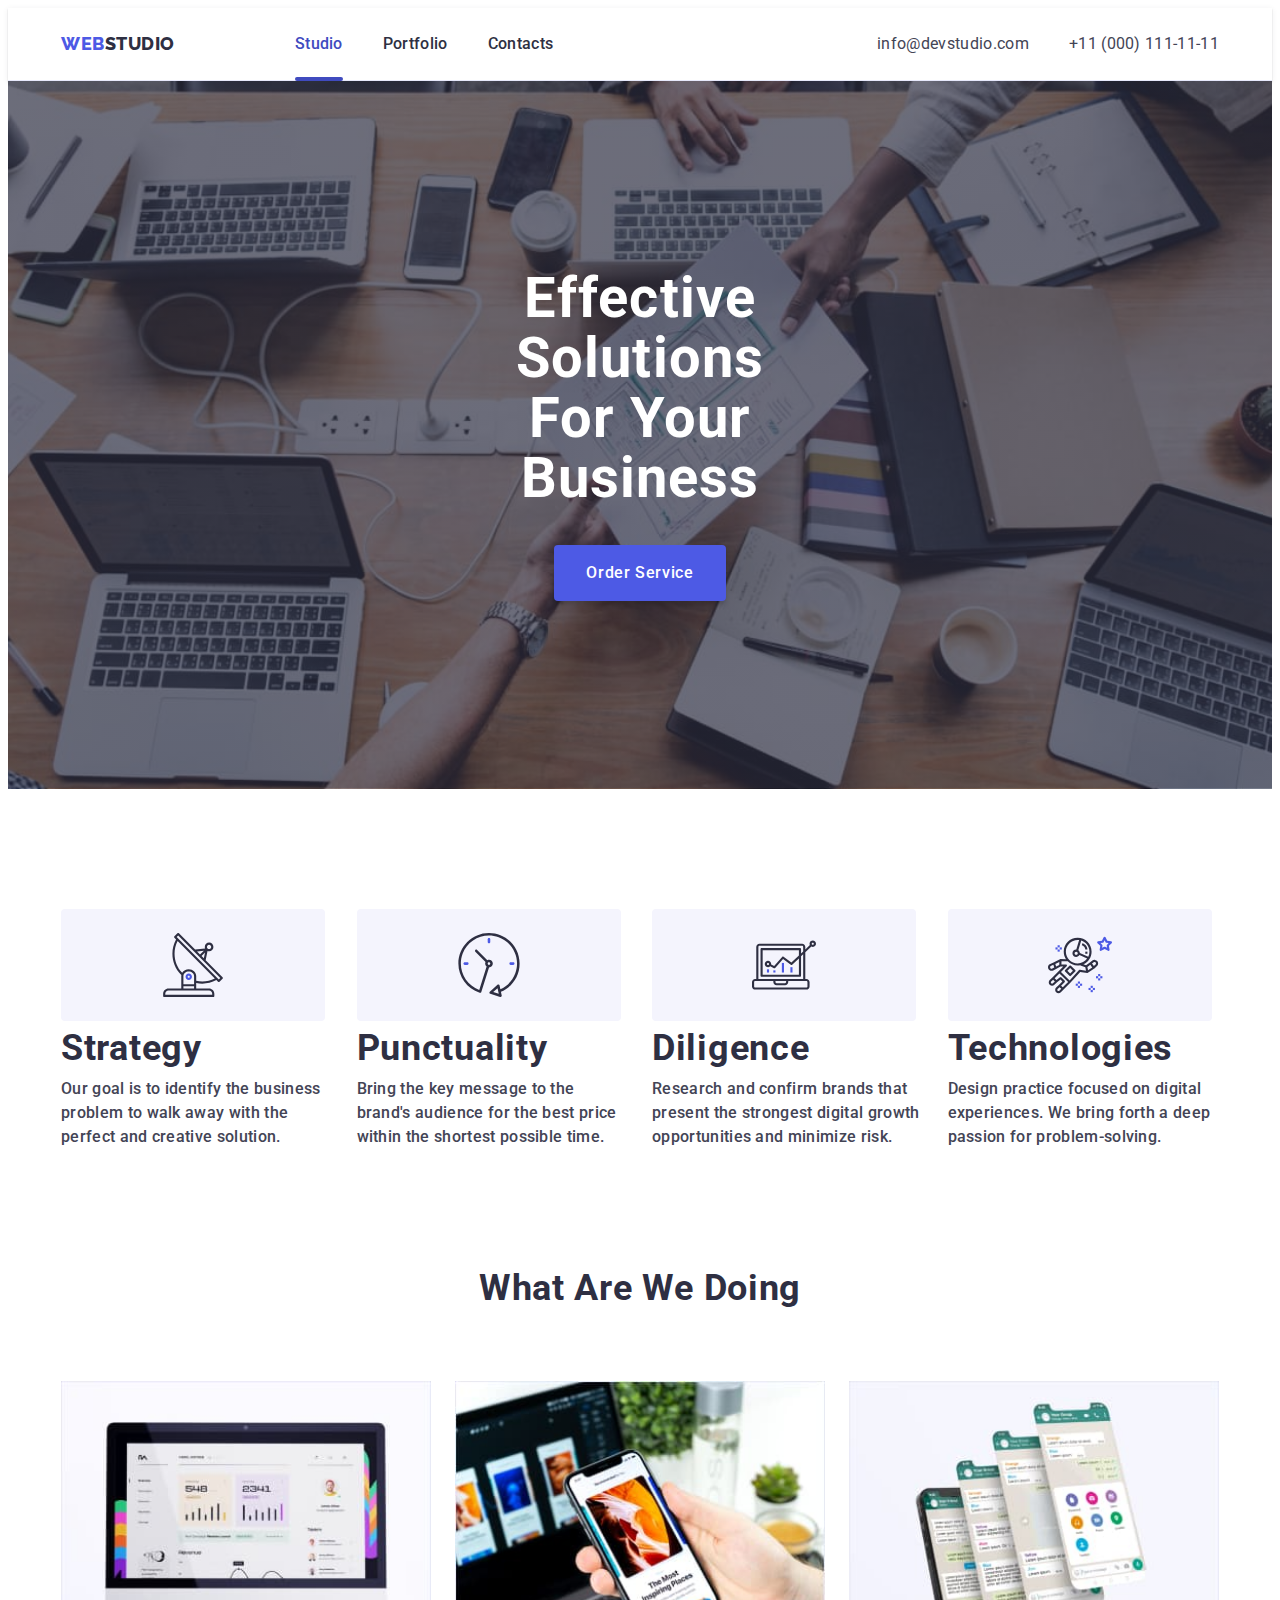
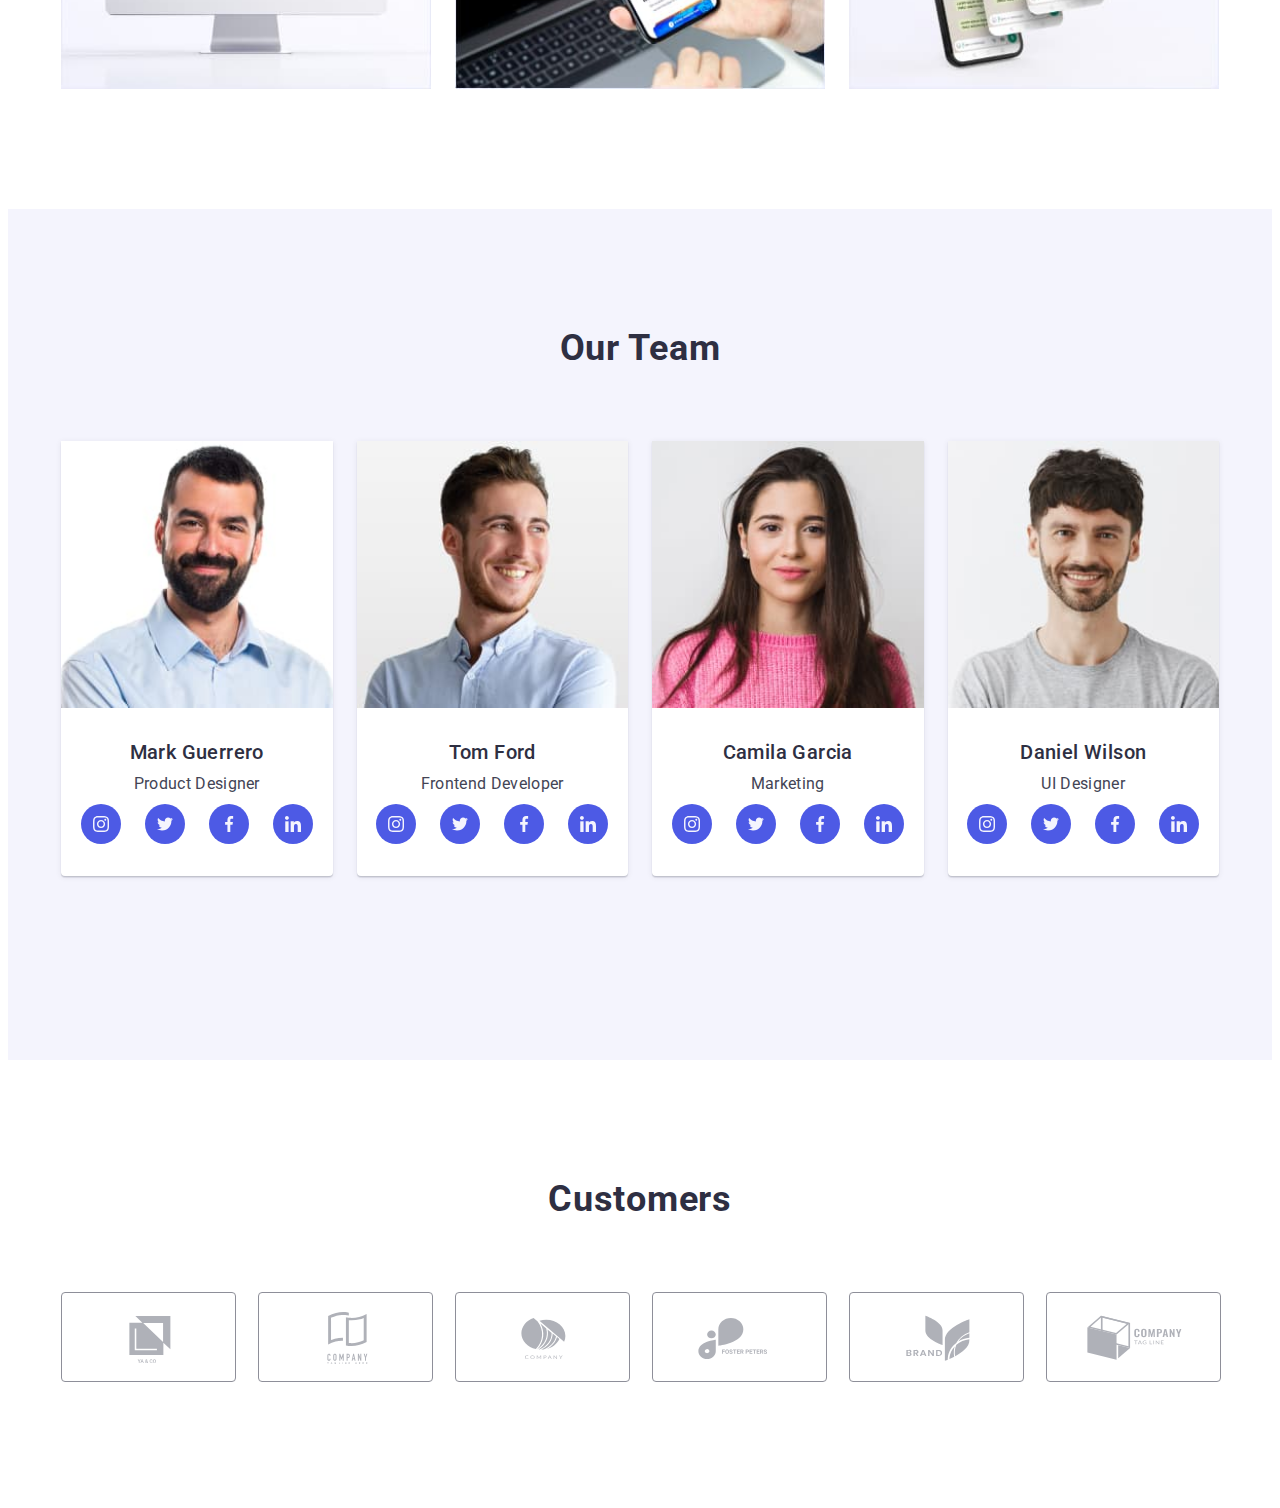
==== commit e95306f7: "додала адаптив секц" ====
--- a/index.html
+++ b/index.html
@@ -65,18 +65,18 @@
     <main>
       <!-- Герой -->
 
-      <!-- <section class="hero">
+      <section class="hero">
         <div class="container">
           <h1 class="hero-title">Effective Solutions for Your Business</h1>
           <button type="button" class="hero-btn btn" data-modal-open>
             Order Service
           </button>
         </div>
-      </section> -->
+      </section>
 
       <!-- Переваги -->
 
-      <!-- <section class="advantages section">
+      <section class="advantages section">
         <div class="container">
           <h2 class="title" hidden>our info</h2>
           <ul class="advantages-list list">
@@ -130,11 +130,11 @@
             </li>
           </ul>
         </div>
-      </section> -->
+      </section>
 
       <!-- Чим ми займаємось -->
 
-      <!-- <section class="about">
+      <section class="about">
         <div class="container">
           <h2 class="about-title title">What are we doing</h2>
           <ul class="about-list list">
@@ -164,7 +164,7 @@
             </li>
           </ul>
         </div>
-      </section> -->
+      </section>
 
       <!-- Наша команда -->
 
@@ -346,55 +346,55 @@
 
       <!-- Клієнти -->
 
-      <!-- <section class="customers section">
+      <section class="customers section">
         <div class="container">
-          <h2 class="castomers-title title">Customers</h2>
-          <ul class="castomers-list list">
-            <li class="castomers-item">
-              <a class="castomers-link link" href="">
-                <svg class="castomers-icon" width="104" height="56">
+          <h2 class="customers-title title">Customers</h2>
+          <ul class="customers-list list">
+            <li class="customers-item">
+              <a class="customers-link link" href="">
+                <svg class="customers-icon" width="104" height="56">
                   <use href="./images/icons.svg#icon-Logo"></use>
                 </svg>
               </a>
             </li>
-            <li class="castomers-item">
-              <a class="castomers-link link" href="">
-                <svg class="castomers-icon" width="104" height="56">
+            <li class="customers-item">
+              <a class="customers-link link" href="">
+                <svg class="customers-icon" width="104" height="56">
                   <use href="./images/icons.svg#icon-Logo1"></use>
                 </svg>
               </a>
             </li>
-            <li class="castomers-item">
-              <a class="castomers-link link" href="">
-                <svg class="castomers-icon" width="104" height="56">
+            <li class="customers-item">
+              <a class="customers-link link" href="">
+                <svg class="customers-icon" width="104" height="56">
                   <use href="./images/icons.svg#icon-Logo2"></use>
                 </svg>
               </a>
             </li>
-            <li class="castomers-item">
-              <a class="castomers-link link" href="">
-                <svg class="castomers-icon" width="104" height="56">
+            <li class="customers-item">
+              <a class="customers-link link" href="">
+                <svg class="customers-icon" width="104" height="56">
                   <use href="./images/icons.svg#icon-Logo3"></use>
                 </svg>
               </a>
             </li>
-            <li class="castomers-item">
-              <a class="castomers-link link" href="">
-                <svg class="castomers-icon" width="104" height="56">
+            <li class="customers-item">
+              <a class="customers-link link" href="">
+                <svg class="customers-icon" width="104" height="56">
                   <use href="./images/icons.svg#icon-Logo4"></use>
                 </svg>
               </a>
             </li>
-            <li class="castomers-item">
-              <a class="castomers-link link" href="">
-                <svg class="castomers-icon" width="104" height="56">
+            <li class="customers-item">
+              <a class="customers-link link" href="">
+                <svg class="customers-icon" width="104" height="56">
                   <use href="./images/icons.svg#icon-Logo5"></use>
                 </svg>
               </a>
             </li>
           </ul>
         </div>
-      </section> -->
+      </section>
     </main>
     <!-- Футер -->
     <!-- <footer class="footer">
--- a/css/styles.css
+++ b/css/styles.css
@@ -165,29 +165,40 @@
 
 .hero {
   background-color: var(--main-tittle-color);
-  padding-top: 188px;
-  padding-bottom: 188px;
-  max-width: 1440px;
-  height: 600px;
+  padding: 112px 0px;
+  /* height: 600px; */
   margin: 0 auto;
-  background-image: var(--bg-gradient), url(../images/people-office.jpg);
+  background-image: var(--bg-gradient), url(../images/people-office-mob.jpg);
   background-repeat: no-repeat;
   background-position: center;
   background-size: cover;
-  /* outline: 2px solid red; */
+}
+
+@media (min-device-pixel-ratio: 2),
+  (-webkit-min-device-pixel-ratio: 2),
+  (min-resolution: 192dpi),
+  (min-resolution: 2dppx) {
+  .box {
+    background-image: var(--bg-gradient),
+      url(../images/people-office-mob-2x.jpg);
+  }
 }
 
 .hero-title {
   font-weight: 700;
-  font-size: 56px;
-  line-height: 1.07;
+  font-size: 36px;
+  line-height: 1.11;
+  text-transform: capitalize;
   text-align: center;
   letter-spacing: 0.02em;
   color: var(--color-white);
-  margin-bottom: 48px;
-  max-width: 496px;
+  max-width: 320px;
+  margin-bottom: 72px;
   margin-left: auto;
   margin-right: auto;
+  /* 
+  margin-bottom: 48px;
+   */
 }
 
 .hero-btn {
@@ -217,48 +228,33 @@
 }
 .advantages-list {
   display: flex;
-  gap: 24px;
+  flex-wrap: wrap;
+  gap: 72px;
 }
 .advantages-item {
-  width: calc((100% - 72px) / 4);
-  /* outline: 2px solid red; */
 }
 
 .advantages-item .title-text {
+  font-weight: 700;
+  font-size: 36px;
+  line-height: 1.11;
+  text-align: center;
+  text-transform: capitalize;
   margin-bottom: 8px;
 }
-.advantages-title-text {
-}
+
 .advantages-text {
+  font-weight: 500;
   color: var(--text-color);
 }
 
 .advantages-icon {
-  width: 264px;
-  height: 112px;
-  border-radius: 4px;
-  background-color: var(--color-cloud);
-  display: flex;
-  align-items: center;
-  justify-content: center;
-  margin-bottom: 8px;
+  display: none;
 }
 
 /* ------------Чим ми займаємось------------ */
-
 .about {
-  padding-bottom: 120px;
-}
-.about-title {
-  margin-bottom: 72px;
-}
-.about-list {
-  display: flex;
-  gap: 24px;
-}
-
-.about-item {
-  width: calc((100% - 48px) / 3);
+  display: none;
 }
 
 /* ------------Наша команда------------ */
@@ -337,23 +333,21 @@
 
 /* -----------Клієнти-------------  */
 
-.castomers-title {
+.customers-title {
   margin-bottom: 72px;
 }
 
-.castomers-list {
-  display: flex;
-  justify-content: center;
-  gap: 24px;
-}
-
-.castomers-item {
-  width: 168px;
+.customers-list {
+  display: flex;
+  flex-wrap: wrap;
+  gap: 72px 16px;
+}
+
+.customers-item {
   height: 88px;
-  border: 1px solid #8e8f99;
-  border-radius: 4px;
-}
-.castomers-link {
+  width: calc((100% - 16px) / 2);
+}
+.customers-link {
   width: 100%;
   height: 100%;
   cursor: pointer;
@@ -361,19 +355,20 @@
   align-items: center;
   justify-content: center;
   color: #afb1b8;
+  border: 1px solid #8e8f99;
+  border-radius: 4px;
   transition: color 250ms cubic-bezier(0.4, 0, 0.2, 1),
     border 250ms cubic-bezier(0.4, 0, 0.2, 1);
 }
 
-.castomers-icon {
+.customers-icon {
   fill: currentColor;
 }
-.castomers-link:hover,
-.castomers-link:focus {
+.customers-link:hover,
+.customers-link:focus {
   border: 1px solid var(--color-hover);
   color: var(--color-hover);
 }
-
 /* ------------Футер------------ */
 
 .footer {
@@ -821,7 +816,7 @@
   background-color: var(--color-hover);
 }
 
-/* МЕДІА-ЗАПИТИ */
+/* -------------------МЕДІА-ЗАПИТИ----------------------- */
 
 @media screen and (min-width: 428px) {
   .container {
@@ -904,8 +899,39 @@
   .header-address-link {
     color: var(--text-color);
   }
+  /* ------------Герой 768---------- */
+
+  .hero {
+    background-image: var(--bg-gradient), url(../images/people-office-tab.jpg);
+  }
+
+  @media (min-device-pixel-ratio: 2),
+    (-webkit-min-device-pixel-ratio: 2),
+    (min-resolution: 192dpi),
+    (min-resolution: 2dppx) {
+    .box {
+      background-image: var(--bg-gradient),
+        url(../images/people-office-tab-2x.jpg);
+    }
+  }
+
+  .hero-title {
+    font-size: 56px;
+    line-height: 1.07;
+    margin-bottom: 36px;
+  }
 
   /* --------Переваги 768--------- */
+  .advantages-item {
+    width: calc((100% - 24px) / 2);
+  }
+  .advantages-list {
+    gap: 72px 24px;
+  }
+
+  .advantages-item .title-text {
+    text-align: left;
+  }
 
   /* -----Наша команда 768-------- */
 
@@ -917,6 +943,19 @@
     width: calc((100% - 24px) / 2);
     margin-bottom: 64px;
   }
+
+  /* -----------Клієнти 768-------------  */
+  .customers > .container {
+    width: 582px;
+  }
+
+  .customers-list {
+    gap: 72px 24px;
+  }
+
+  .customers-item {
+    width: calc((100% - 48px) / 3);
+  }
 }
 
 @media screen and (min-width: 1158px) {
@@ -941,8 +980,56 @@
     gap: 40px;
   }
 
+  /* ---------------Герой 1158--------------- */
+
+  .hero {
+    background-image: var(--bg-gradient), url(../images/people-office.jpg);
+    max-width: 1440px;
+    padding: 188px 0;
+  }
+
+  @media (min-device-pixel-ratio: 2),
+    (-webkit-min-device-pixel-ratio: 2),
+    (min-resolution: 192dpi),
+    (min-resolution: 2dppx) {
+    .box {
+      background-image: var(--bg-gradient), url(../images/people-office-2x.jpg);
+    }
+  }
+
   /* --------Переваги 1158------------- */
 
+  .advantages-item {
+    width: calc((100% - 72px) / 4);
+  }
+
+  .advantages-icon {
+    width: 264px;
+    height: 112px;
+    border-radius: 4px;
+    background-color: var(--color-cloud);
+    display: flex;
+    align-items: center;
+    justify-content: center;
+    margin-bottom: 8px;
+  }
+
+  /* ------------Чим ми займаємось 1158------------ */
+  .about {
+    display: flex;
+    padding-bottom: 120px;
+  }
+  .about-title {
+    margin-bottom: 72px;
+  }
+  .about-list {
+    display: flex;
+    gap: 24px;
+  }
+
+  .about-item {
+    width: calc((100% - 48px) / 3);
+  }
   /* --------Наша команда 1158--------- */
 
   .team > .container {
@@ -952,4 +1039,19 @@
   .team-item {
     width: calc((100% - 72px) / 4);
   }
-}
+
+  /* -----------Клієнти 1158-------------  */
+  .customers > .container {
+    width: 1158px;
+  }
+
+  .customers-list {
+    flex-wrap: nowrap;
+    justify-content: center;
+    gap: 24px;
+  }
+
+  .customers-item {
+    width: calc((100% - 120px) / 6);
+  }
+}
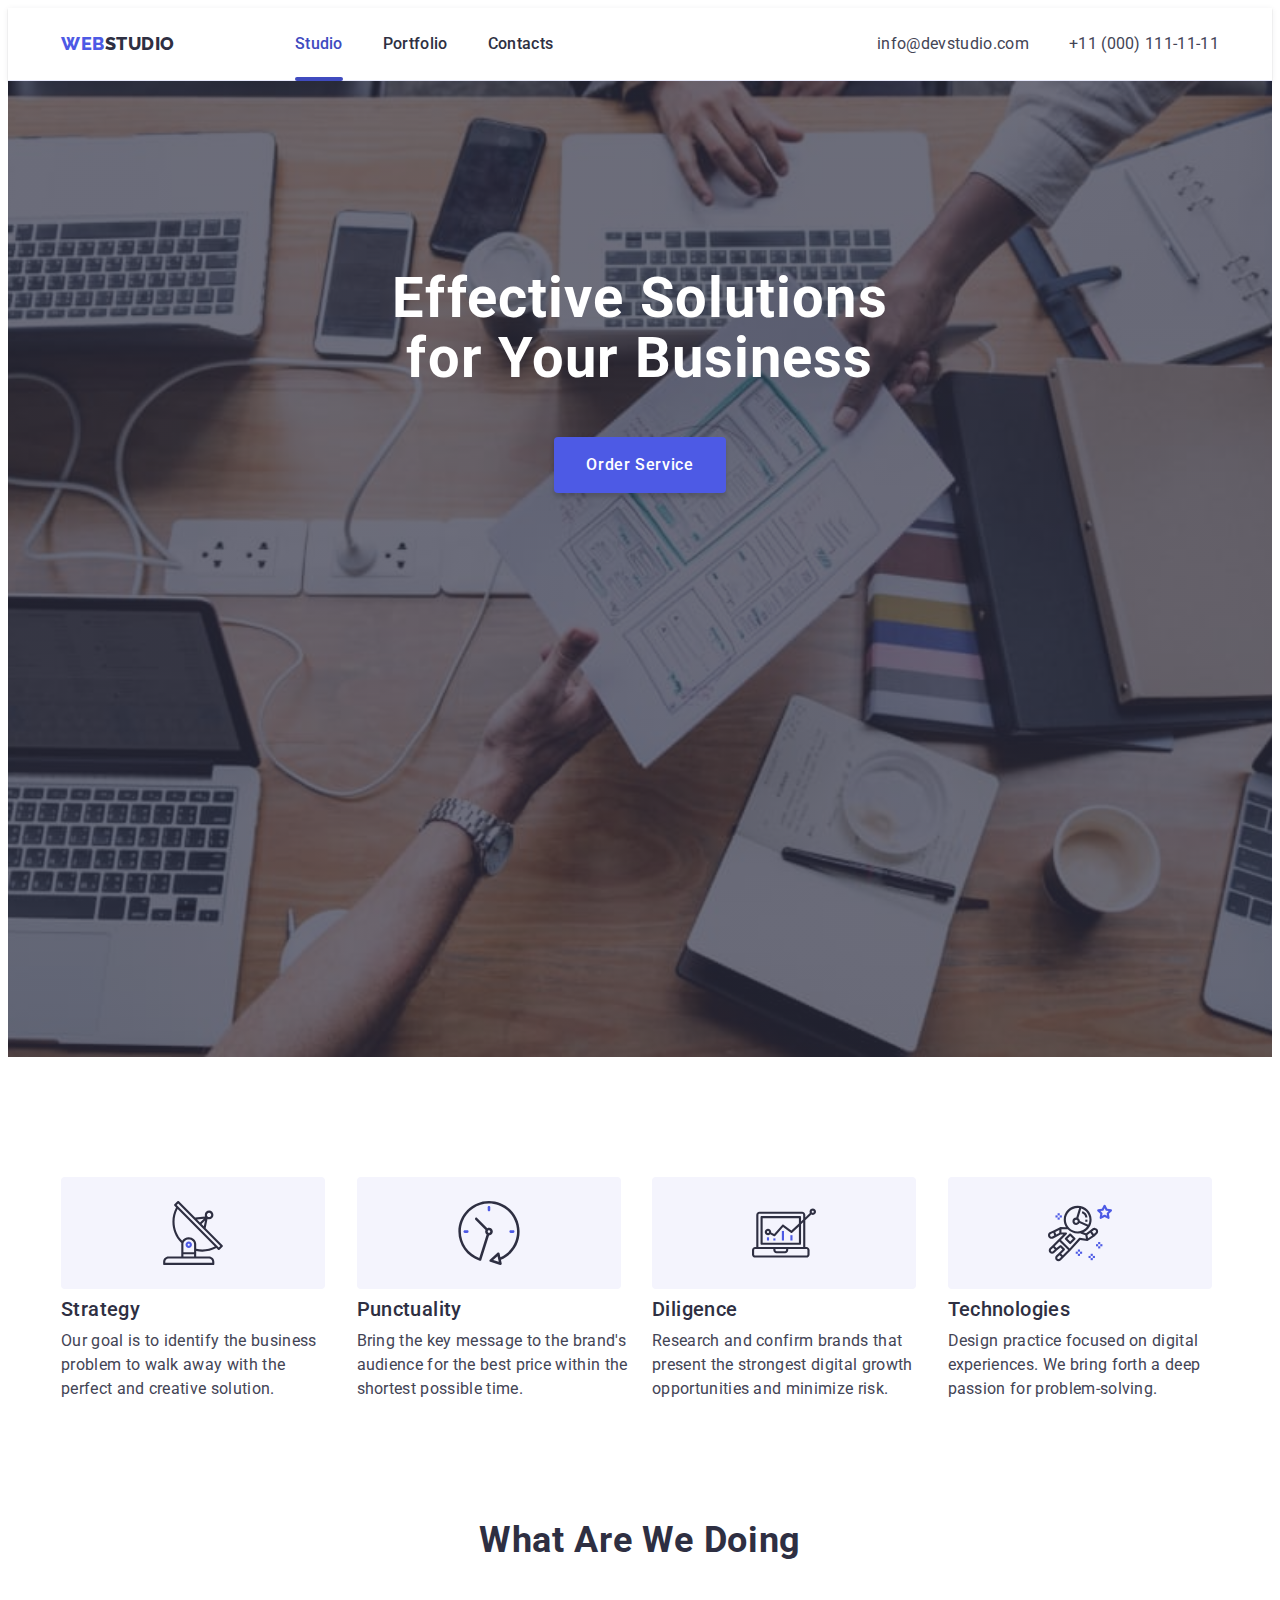
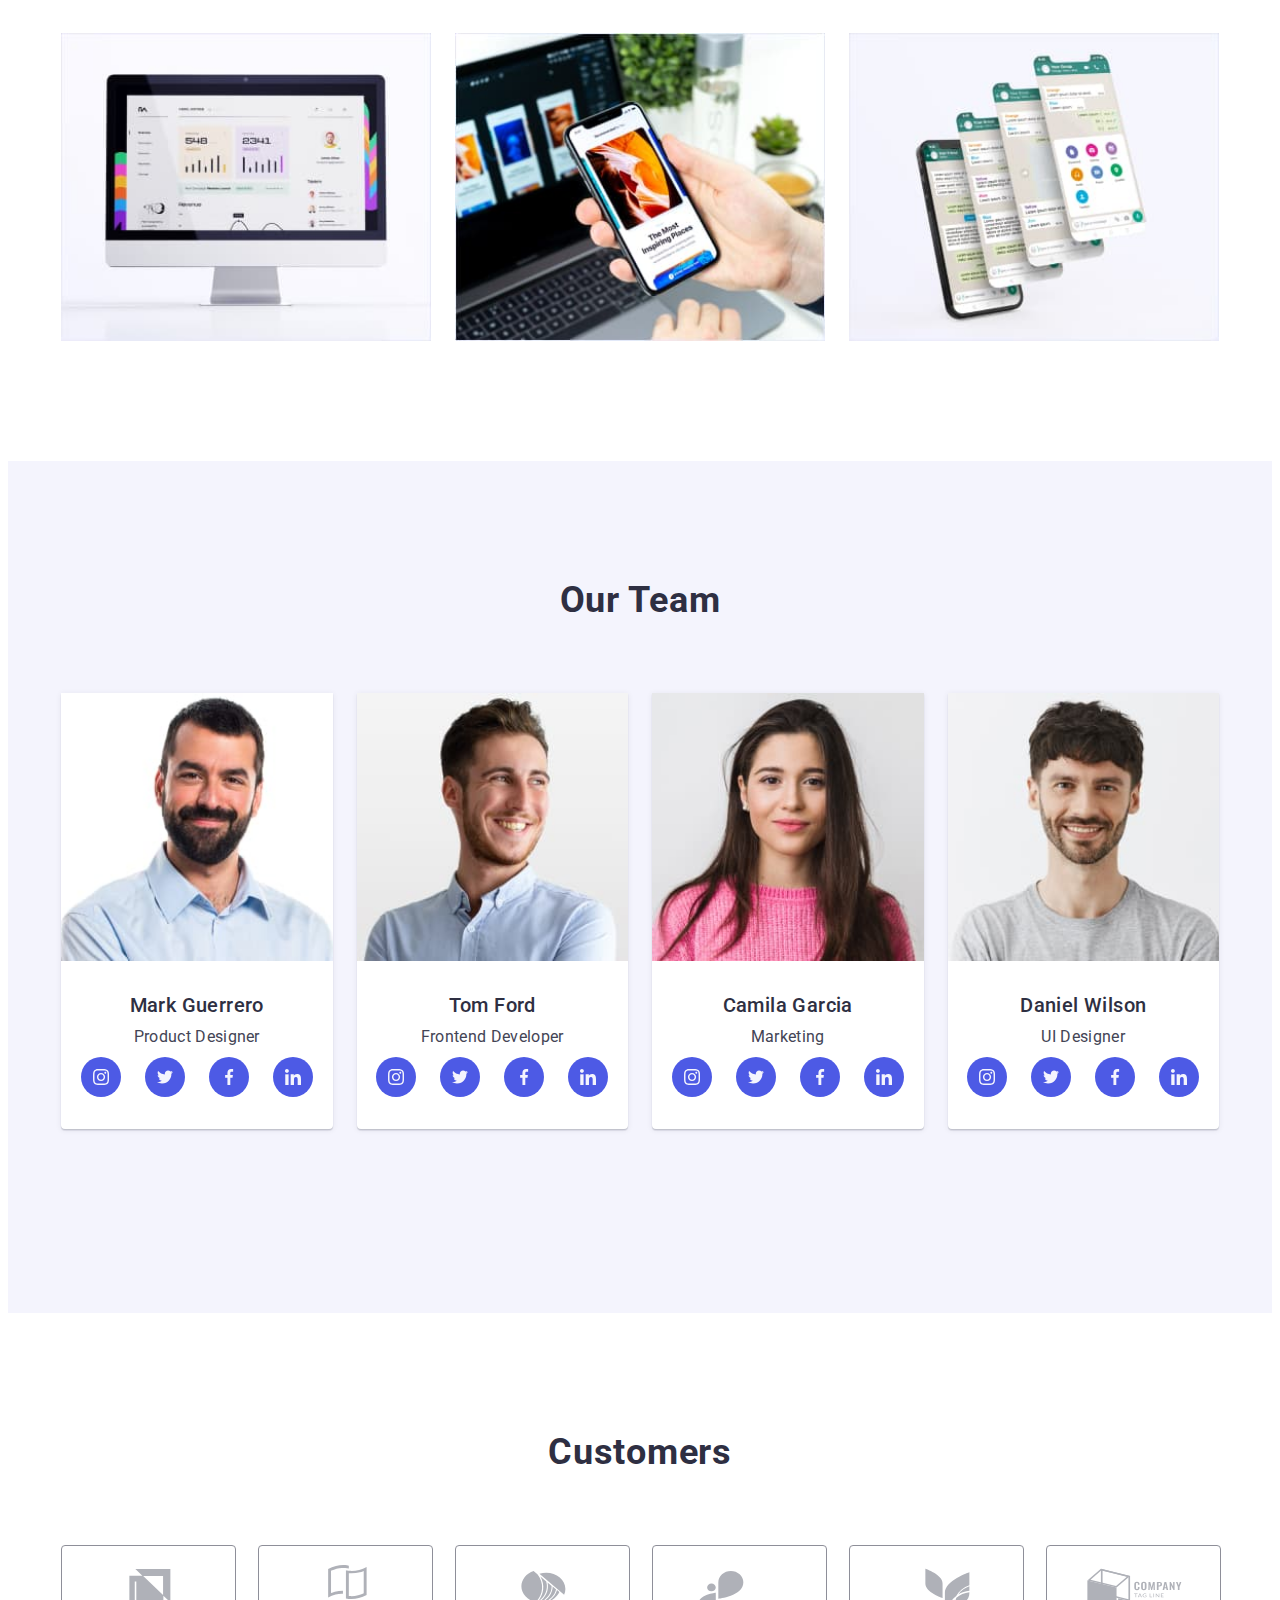
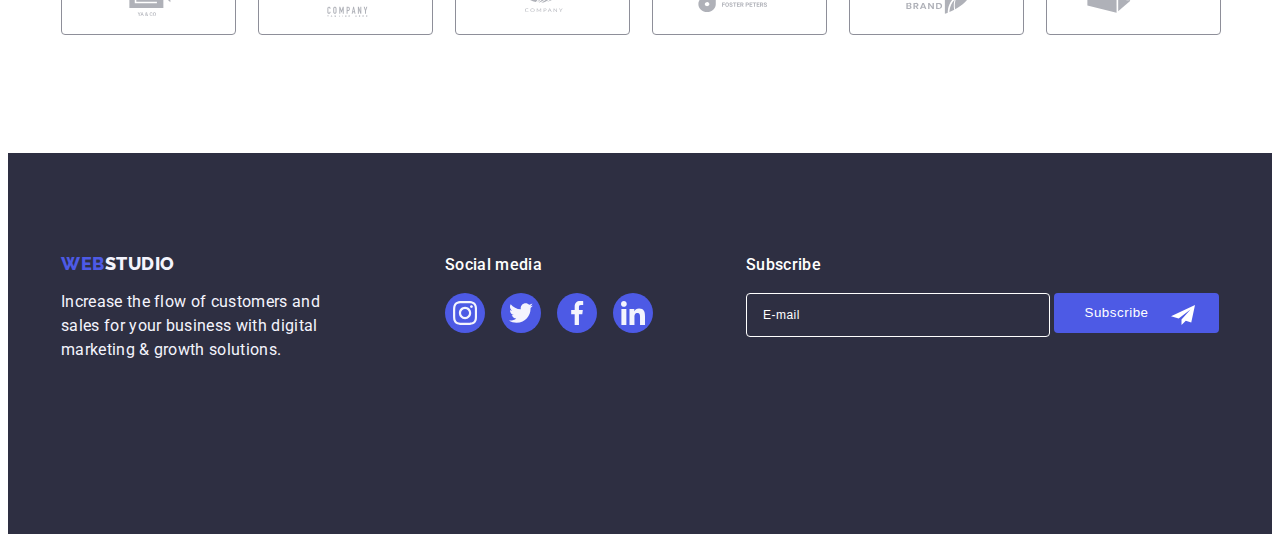
==== commit e79f89de: "футер, зображення" ====
--- a/index.html
+++ b/index.html
@@ -140,6 +140,7 @@
           <ul class="about-list list">
             <li class="about-item">
               <img
+                srcset="./images/monitor-2x.jpg 2x"
                 src="./images/monitor.jpg"
                 alt="Monitor photo"
                 width="360"
@@ -148,6 +149,7 @@
             </li>
             <li class="about-item">
               <img
+                srcset="./images/phone-2x.jpg 2x"
                 src="./images/phone.jpg"
                 alt="Phone photo"
                 width="360"
@@ -156,6 +158,7 @@
             </li>
             <li class="about-item">
               <img
+                srcset="./images/phone-slide-2x.jpg 2x"
                 src="./images/phone-slide.jpg"
                 alt="Phone-slide photo"
                 width="360"
@@ -174,6 +177,7 @@
           <ul class="team-list list">
             <li class="team-item">
               <img
+                srcset="./images/product-designer-2x.jpg 2x"
                 src="./images/product-designer.jpg"
                 alt="team member photo"
                 width="264"
@@ -216,6 +220,7 @@
             </li>
             <li class="team-item">
               <img
+                srcset="./images/frontend-developer-2x.jpg 2x"
                 src="./images/frontend-developer.jpg"
                 alt="team member photo"
                 width="264"
@@ -258,6 +263,7 @@
             </li>
             <li class="team-item">
               <img
+                srcset="./images/marketing-2x.jpg 2x"
                 src="./images/marketing.jpg"
                 alt="team member photo"
                 width="264"
@@ -300,6 +306,7 @@
             </li>
             <li class="team-item">
               <img
+                srcset="./images/ui-designer-2x.jpg 2x"
                 src="./images/ui-designer.jpg"
                 alt="team member photo"
                 width="264"
@@ -397,7 +404,7 @@
       </section>
     </main>
     <!-- Футер -->
-    <!-- <footer class="footer">
+    <footer class="footer">
       <div class="container footer-container">
         <div class="footer-wrap-logo">
           <a class="footer-logo logo link" href="./index.html"
@@ -464,7 +471,7 @@
           </form>
         </div>
       </div>
-    </footer> -->
+    </footer>
     <!-- Модальне вікно -->
     <div class="backdrop is-hidden" data-modal>
       <div class="modal">
--- a/css/styles.css
+++ b/css/styles.css
@@ -166,7 +166,6 @@
 .hero {
   background-color: var(--main-tittle-color);
   padding: 112px 0px;
-  /* height: 600px; */
   margin: 0 auto;
   background-image: var(--bg-gradient), url(../images/people-office-mob.jpg);
   background-repeat: no-repeat;
@@ -188,7 +187,6 @@
   font-weight: 700;
   font-size: 36px;
   line-height: 1.11;
-  text-transform: capitalize;
   text-align: center;
   letter-spacing: 0.02em;
   color: var(--color-white);
@@ -196,9 +194,6 @@
   margin-bottom: 72px;
   margin-left: auto;
   margin-right: auto;
-  /* 
-  margin-bottom: 48px;
-   */
 }
 
 .hero-btn {
@@ -373,8 +368,7 @@
 
 .footer {
   background-color: var(--main-tittle-color);
-  padding-top: 100px;
-  padding-bottom: 100px;
+  padding: 96px 0;
 }
 
 .footer-logo-design {
@@ -382,37 +376,43 @@
 }
 
 .footer-text {
-  max-width: 264px;
+  max-width: 268px;
   color: var(--color-cloud);
-  max-width: 264px;
+  margin-bottom: 72px;
 }
 
 .footer-logo {
   margin-bottom: 16px;
+  justify-content: center;
 }
 
 .footer-wrap-soc {
+  margin-left: auto;
   margin-right: auto;
+  margin-bottom: 72px;
 }
 
 .footer-soc-text {
   font-weight: 500;
   color: var(--color-white);
   margin-bottom: 16px;
+  text-align: center;
 }
 
 .footer-container {
-  display: flex;
-  /* outline: 2px solid red; */
+  flex-wrap: wrap;
 }
 
 .footer-wrap-logo {
-  margin-right: 120px;
+  max-width: 268px;
+  margin: 0 auto;
 }
 
 .footer-soc-list {
   display: flex;
   gap: 16px;
+  justify-content: center;
+  margin-bottom: 72px;
 }
 
 .footer-soc-item {
@@ -445,15 +445,15 @@
   font-weight: 500;
   color: var(--color-white);
   margin-bottom: 16px;
+  text-align: center;
 }
 
 .footer-form {
-  display: flex;
-  gap: 24px;
+  flex-wrap: wrap;
 }
 
 .footer-form-input {
-  width: 264px;
+  width: 100%;
   height: 40px;
   padding-left: 16px;
   border-radius: 4px;
@@ -461,6 +461,7 @@
   background-color: var(--main-tittle-color);
   color: var(--color-cloud);
   outline: transparent;
+  margin-bottom: 16px;
 }
 
 .footer-form-input::placeholder {
@@ -474,7 +475,14 @@
   border-color: var(--primary-color);
 }
 
+.footer-btn-wrap {
+  width: 165px;
+  position: relative;
+  margin: 0 auto;
+}
+
 .footer-form-btn {
+  position: relative;
   margin: 0 auto;
   min-width: 165px;
   height: 40px;
@@ -495,10 +503,6 @@
 .footer-form-btn:hover,
 .footer-form-btn:focus {
   background-color: var(--color-hover);
-}
-
-.footer-btn-wrap {
-  position: relative;
 }
 
 .footer-btn-icon {
@@ -919,6 +923,8 @@
     font-size: 56px;
     line-height: 1.07;
     margin-bottom: 36px;
+    max-width: 496px;
+    margin-bottom: 36px;
   }
 
   /* --------Переваги 768--------- */
@@ -935,19 +941,12 @@
 
   /* -----Наша команда 768-------- */
 
-  .team > .container {
-    width: 582px;
-  }
-
   .team-item {
     width: calc((100% - 24px) / 2);
     margin-bottom: 64px;
   }
 
   /* -----------Клієнти 768-------------  */
-  .customers > .container {
-    width: 582px;
-  }
 
   .customers-list {
     gap: 72px 24px;
@@ -955,6 +954,47 @@
 
   .customers-item {
     width: calc((100% - 48px) / 3);
+  }
+
+  /* ------------Футер 768------------ */
+
+  .footer-container {
+    display: flex;
+  }
+
+  .footer-wrap-logo {
+    max-width: 264px;
+    margin-right: 24px;
+    margin-left: 0;
+  }
+
+  .footer-logo {
+    margin-bottom: 16px;
+    justify-content: left;
+  }
+
+  .footer-wrap-soc {
+    margin-bottom: 0px;
+    margin-left: 0;
+    margin-right: 0;
+  }
+
+  .footer-soc-text {
+    text-align: left;
+  }
+
+  .footer-form {
+    display: flex;
+    gap: 24px;
+  }
+
+  .footer-form-title {
+    text-align: left;
+  }
+
+  .footer-form-input {
+    min-width: 264px;
+    margin-bottom: 0px;
   }
 }
 
@@ -986,6 +1026,7 @@
     background-image: var(--bg-gradient), url(../images/people-office.jpg);
     max-width: 1440px;
     padding: 188px 0;
+    height: 600px;
   }
 
   @media (min-device-pixel-ratio: 2),
@@ -995,6 +1036,10 @@
     .box {
       background-image: var(--bg-gradient), url(../images/people-office-2x.jpg);
     }
+  }
+
+  .hero-title {
+    margin-bottom: 48px;
   }
 
   /* --------Переваги 1158------------- */
@@ -1014,6 +1059,16 @@
     margin-bottom: 8px;
   }
 
+  .advantages-item .title-text {
+    font-weight: 500;
+    font-size: 20px;
+    line-height: 1.2;
+  }
+
+  .advantages-text {
+    font-weight: 400;
+  }
+
   /* ------------Чим ми займаємось 1158------------ */
   .about {
     display: flex;
@@ -1054,4 +1109,40 @@
   .customers-item {
     width: calc((100% - 120px) / 6);
   }
-}
+
+  /* ------------Футер------------ */
+
+  .footer > .container {
+    width: 1158px;
+  }
+
+  .footer {
+    padding: 100px 0;
+  }
+
+  .footer-text {
+    max-width: 264px;
+  }
+
+  .footer-wrap-soc {
+    margin-right: auto;
+  }
+
+  .footer-wrap-logo {
+    margin-right: 120px;
+  }
+}
+
+@media screen and (min-width: 768px) and (max-width: 1157px) {
+  .team > .container {
+    width: 582px;
+  }
+
+  .customers > .container {
+    width: 582px;
+  }
+
+  .footer > .container {
+    width: 582px;
+  }
+}
